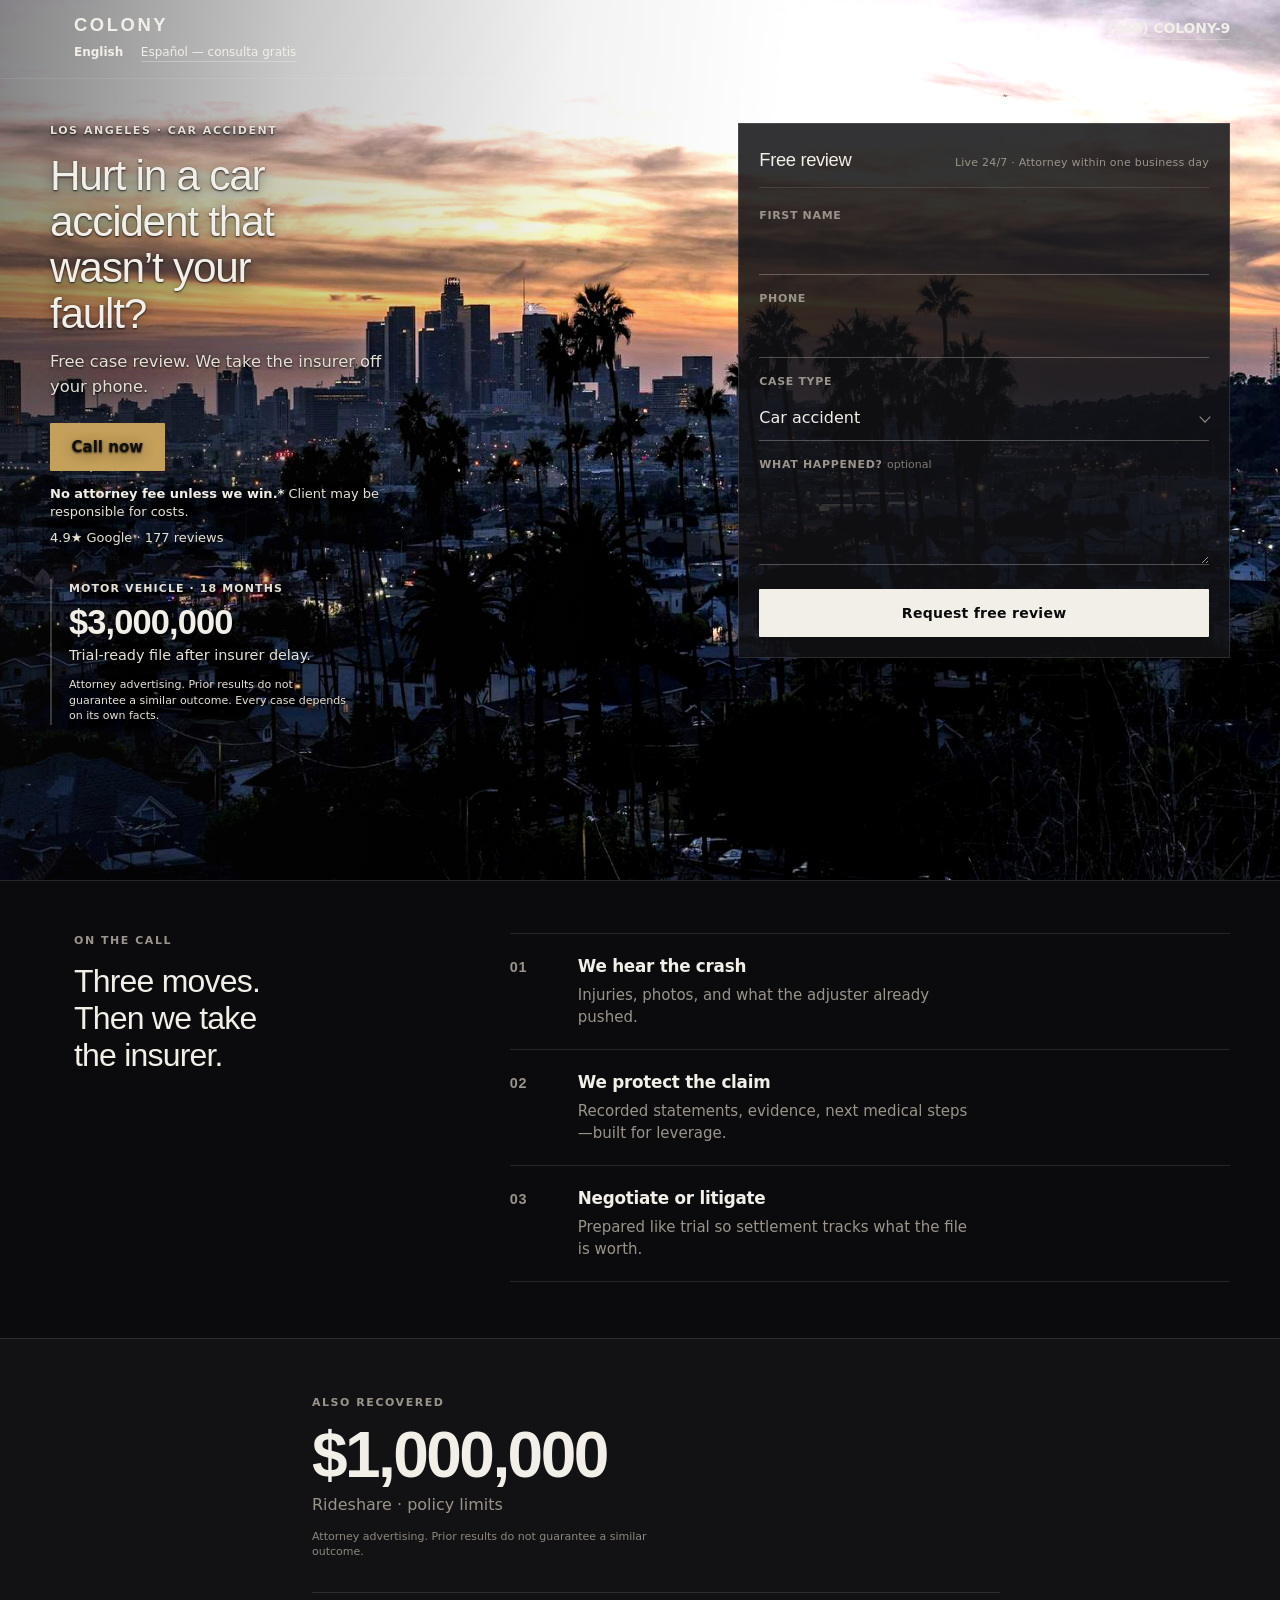
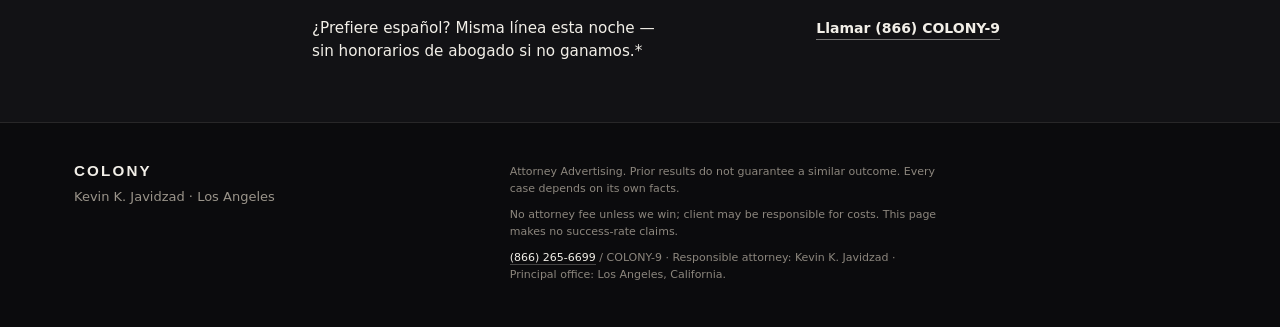
==== open.html @ 6ec9c136 "Add Colony dark-gold car accident lander as GitHub Pages site. Serve the self-contained index.html f" ====
<!DOCTYPE html>
<html lang="en">
<head>
  <meta charset="utf-8" />
  <meta name="viewport" content="width=device-width, initial-scale=1" />
  <title>Los Angeles Car Accident Lawyer | Colony Law</title>
  <meta name="description" content="Hurt in a Los Angeles car accident? Free case review. No attorney fee unless we win.* Call (866) COLONY-9 — live intake 24/7." />
  <!-- Optional webfonts when network available; system stacks keep file:// readable -->
  <link rel="preconnect" href="https://api.fontshare.com" crossorigin />
  <link href="https://api.fontshare.com/v2/css?f[]=nippo@400,500,700&f[]=switzer@400,500,600,700&display=swap" rel="stylesheet" />
  <!-- Self-contained for Firefox file:// unique origin: no required sibling CSS/images -->
  <style>
/* Colony Dark Gold — boutique hand-set
   Nippo display + Switzer UI. Gold once (Call). Full-bleed LA dusk.
   Asymmetric grid. No card stacks. No Inter. No glass. */

:root {
  --bg: #0b0b0d;
  --bg-elev: #121215;
  --ink: #f2efe8;
  --mute: #9a948a;
  --line: rgba(242, 239, 232, 0.12);
  --gold: #c4a05a; /* Call CTA only */
  --display: "Nippo", "Avenir Next Condensed", sans-serif;
  --ui: "Switzer", system-ui, sans-serif;
}

*, *::before, *::after { box-sizing: border-box; margin: 0; padding: 0; }

html { font-size: 16px; }
@media (prefers-reduced-motion: reduce) {
  html { scroll-behavior: auto; }
}

body {
  font-family: var(--ui);
  background: #0b0b0d;
  background: var(--bg);
  color: #f2efe8;
  color: var(--ink);
  -webkit-font-smoothing: antialiased;
  line-height: 1.5;
  font-weight: 400;
}

a { color: inherit; text-decoration: none; }
button, input, select, textarea { font: inherit; color: inherit; }

.skip {
  position: absolute;
  left: -9999px;
}
.skip:focus {
  left: 1rem;
  top: 1rem;
  z-index: 100;
  background: var(--ink);
  color: var(--bg);
  padding: 0.5rem 0.75rem;
}

/* —— Stage: full-bleed LA atmosphere (img data-URI; dark fallback) —— */
.stage {
  position: relative;
  isolation: isolate;
  overflow: hidden;
  min-height: min(100svh, 920px);
  background: #0b0b0d; /* cream type stays readable if photo fails */
  color: #f2efe8;
}
.stage-bg {
  position: absolute;
  inset: 0;
  z-index: 0;
  overflow: hidden;
  pointer-events: none;
  /* Dusk gradient fallback when img missing */
  background:
    linear-gradient(160deg, #1a1520 0%, #0b0b0d 42%, #12141a 72%, #0b0b0d 100%),
    radial-gradient(ellipse 80% 50% at 55% 35%, #3a2a1a 0%, transparent 55%);
}



.stage-photo {
  position: absolute;
  inset: 0;
  width: 100%;
  height: 100%;
  object-fit: cover;
  object-position: 58% 42%;
  display: block;
  z-index: 0;
  /* Open the exposure so palms/houses/skyline read as LA, not a black stage */
  filter: brightness(1.18) contrast(1.06) saturate(1.08);
}
/* Copy-side veil only — not a full black wash */
.stage-scrim {
  position: absolute;
  inset: 0;
  z-index: 1;
  background:
    linear-gradient(
      95deg,
      rgba(11, 11, 13, 0.48) 0%,
      rgba(11, 11, 13, 0.22) 24%,
      rgba(11, 11, 13, 0.06) 46%,
      transparent 64%
    );
}
.stage > .top,
.stage > main {
  position: relative;
  z-index: 1;
}

/* —— Header: uneven, brand cluster left —— */
.top {
  border-bottom: 1px solid rgba(242, 239, 232, 0.1);
  padding: 1rem 0;
}
.top-inner {
  display: flex;
  align-items: flex-start;
  justify-content: space-between;
  gap: 1.5rem;
  width: min(1180px, calc(100% - 2rem));
  margin: 0 auto;
  padding-left: clamp(0px, 2vw, 1.5rem);
}
.brand { display: flex; flex-direction: column; gap: 0.55rem; }
.logo {
  font-family: var(--display);
  font-weight: 700;
  font-size: 1.15rem;
  letter-spacing: 0.14em;
  text-transform: uppercase;
  color: var(--ink); /* not gold — restraint */
  color: #f2efe8;
  line-height: 1;
}
.lang {
  display: flex;
  flex-wrap: wrap;
  gap: 0.75rem 1.1rem;
  font-size: 0.75rem;
  color: var(--mute);
}
.lang [aria-current="page"] {
  color: var(--ink);
  font-weight: 600;
}
.lang a {
  border-bottom: 1px solid rgba(242, 239, 232, 0.35);
  font-weight: 500;
  color: var(--ink);
}
.phone {
  font-size: 0.875rem;
  font-weight: 600;
  letter-spacing: -0.01em;
  padding-top: 0.15rem;
  border-bottom: 1px solid rgba(242, 239, 232, 0.3);
  align-self: flex-start;
}

/* —— Hero asymmetric grid over photo —— */
.hero {
  display: grid;
  grid-template-columns: 1fr;
  gap: 2rem;
  width: min(1180px, calc(100% - 2rem));
  margin: 0 auto;
  padding: 1.75rem 0 2.75rem;
  padding-left: clamp(0px, 2vw, 1.5rem);
}
.hero-copy {
  /* Dark halo only — keeps cream readable without a milky wash */
  text-shadow: 0 1px 2px rgba(11, 11, 13, 0.85), 0 2px 14px rgba(11, 11, 13, 0.45);
}
.hero-copy .fee,
.hero-copy .stars,
.hero-copy .eyebrow,
.hero-copy .lede,
.hero-copy .v-label,
.hero-copy .v-note,
.hero-copy .v-disc {
  color: #e6e1d6;
}
.hero-copy .fee strong { color: #f2efe8; }

.eyebrow {
  font-size: 0.6875rem;
  font-weight: 600;
  letter-spacing: 0.14em;
  text-transform: uppercase;
  color: var(--mute);
  margin-bottom: 0.85rem;
}

.hero h1 {
  font-family: var(--display);
  font-weight: 500;
  font-size: clamp(1.85rem, 4.5vw, 2.65rem);
  line-height: 1.08;
  letter-spacing: -0.03em;
  max-width: 11ch;
  margin-bottom: 0.85rem;
  color: #f2efe8;
}

.lede {
  font-size: 1.02rem;
  color: var(--mute);
  max-width: 32ch;
  margin-bottom: 1.5rem;
  font-weight: 400;
  color: #c4bfb4;
}

.ask {
  display: flex;
  flex-direction: column;
  align-items: flex-start;
  gap: 0.85rem;
  margin-bottom: 2rem;
}

/* ONE gold */
.call {
  display: inline-flex;
  align-items: center;
  justify-content: center;
  min-height: 48px;
  padding: 0 1.35rem;
  font-size: 0.9375rem;
  font-weight: 700;
  color: #12100c;
  background: var(--gold);
  border: none;
  border-radius: 1px;
}
.call:hover { filter: brightness(1.06); }
.call:focus-visible {
  outline: none;
  box-shadow: 0 0 0 3px rgba(196, 160, 90, 0.4);
}

.ask-meta { max-width: 34ch; }
.fee {
  font-size: 0.8125rem;
  color: var(--mute);
  line-height: 1.45;
}
.fee strong { color: var(--ink); font-weight: 600; }
.stars {
  margin-top: 0.35rem;
  font-size: 0.8125rem;
  color: var(--mute);
}

/* Verdict story — not a card */
.verdict {
  display: grid;
  grid-template-columns: 3px 1fr;
  gap: 1rem;
  max-width: 28rem;
}
.verdict-rail {
  background: rgba(242, 239, 232, 0.22);
  width: 2px;
}
.verdict-body { padding: 0.1rem 0; }
.v-label {
  font-size: 0.6875rem;
  font-weight: 600;
  letter-spacing: 0.1em;
  text-transform: uppercase;
  color: var(--mute);
  margin-bottom: 0.45rem;
}
.v-amt {
  font-family: var(--display);
  font-weight: 700;
  font-size: clamp(1.75rem, 3vw, 2.15rem);
  letter-spacing: -0.025em;
  line-height: 1;
  margin-bottom: 0.4rem;
  color: #f2efe8;
}
.v-note {
  font-size: 0.9rem;
  color: var(--mute);
  margin-bottom: 0.65rem;
}
.v-disc {
  font-size: 0.6875rem;
  color: rgba(154, 148, 138, 0.85);
  line-height: 1.4;
  max-width: 40ch;
}

/* Intake panel over photo — solid, not glass */
.intake {
  background: rgba(18, 18, 21, 0.94);
  border: 1px solid var(--line);
  padding: 1.35rem 1.25rem 1.25rem;
}
.intake-head {
  display: flex;
  flex-wrap: wrap;
  align-items: baseline;
  justify-content: space-between;
  gap: 0.35rem 1rem;
  margin-bottom: 1.25rem;
  padding-bottom: 0.85rem;
  border-bottom: 1px solid var(--line);
}
.intake h2 {
  font-family: var(--display);
  font-weight: 500;
  font-size: 1.15rem;
  letter-spacing: -0.02em;
  color: #f2efe8;
}
.sla {
  font-size: 0.6875rem;
  color: var(--mute);
  letter-spacing: 0.02em;
}

.field { margin-bottom: 1rem; }
.field label {
  display: block;
  font-size: 0.6875rem;
  font-weight: 600;
  letter-spacing: 0.06em;
  text-transform: uppercase;
  color: var(--mute);
  margin-bottom: 0.4rem;
}
.field .opt {
  text-transform: none;
  letter-spacing: 0;
  font-weight: 400;
  opacity: 0.8;
}

/* Specified fields — underline system, not browser boxes */
.field input,
.field select,
.field textarea {
  display: block;
  width: 100%;
  min-height: 44px;
  padding: 0.55rem 0;
  background: transparent;
  border: none;
  border-bottom: 1px solid rgba(242, 239, 232, 0.28);
  border-radius: 0;
  appearance: none;
  -webkit-appearance: none;
  color: var(--ink);
  font-size: 1rem;
}
.field textarea {
  min-height: 4.5rem;
  resize: vertical;
  line-height: 1.4;
}
.field input:focus,
.field select:focus,
.field textarea:focus {
  outline: none;
  border-bottom-color: var(--ink);
  box-shadow: 0 1px 0 0 var(--ink);
}
.select-wrap { position: relative; }
.select-wrap::after {
  content: "";
  position: absolute;
  right: 0;
  top: 50%;
  width: 8px;
  height: 8px;
  margin-top: -6px;
  border-right: 1.5px solid var(--mute);
  border-bottom: 1.5px solid var(--mute);
  transform: rotate(45deg);
  pointer-events: none;
}
.field select { padding-right: 1.5rem; cursor: pointer; }
.field select option { color: #111; background: #fff; }

.submit {
  width: 100%;
  min-height: 48px;
  margin-top: 0.5rem;
  font-size: 0.875rem;
  font-weight: 700;
  letter-spacing: 0.02em;
  color: var(--bg);
  background: var(--ink);
  border: none;
  border-radius: 1px;
  cursor: pointer;
}
.submit:hover { filter: brightness(0.94); }
.submit:focus-visible {
  outline: none;
  box-shadow: 0 0 0 3px rgba(242, 239, 232, 0.25);
}

/* —— Process ledger —— */
.process {
  border-top: 1px solid var(--line);
  padding: 3.25rem 0 3.5rem;
  background: var(--bg);
}
.process-inner {
  width: min(1180px, calc(100% - 2rem));
  margin: 0 auto;
  padding-left: clamp(0px, 2vw, 1.5rem);
  display: grid;
  gap: 2rem;
}
.process-intro h2 {
  font-family: var(--display);
  font-weight: 500;
  font-size: clamp(1.5rem, 3vw, 2rem);
  line-height: 1.15;
  letter-spacing: -0.025em;
  max-width: 12ch;
  margin-top: 0.5rem;
  color: #f2efe8;
}

.ledger {
  list-style: none;
  border-top: 1px solid var(--line);
}
.ledger li {
  display: grid;
  grid-template-columns: 3.25rem 1fr;
  gap: 1rem;
  padding: 1.25rem 0;
  border-bottom: 1px solid var(--line);
  align-items: start;
}
.ledger .num {
  font-family: var(--display);
  font-weight: 700;
  font-size: 0.9rem;
  letter-spacing: 0.04em;
  color: var(--mute);
  padding-top: 0.2rem;
}
.ledger h3 {
  font-size: 1.05rem;
  font-weight: 600;
  letter-spacing: -0.015em;
  margin-bottom: 0.3rem;
  color: #f2efe8;
}
.ledger p {
  font-size: 0.9375rem;
  color: var(--mute);
  max-width: 42ch;
}

/* —— Typographic proof band —— */
.band {
  background: var(--bg-elev);
  border-top: 1px solid var(--line);
  padding: 3.5rem 0 3.75rem;
}
.band-inner {
  width: min(720px, calc(100% - 2rem));
  margin: 0 auto;
  padding-left: clamp(0px, 4vw, 2rem);
}
.band-amt {
  font-family: var(--display);
  font-weight: 700;
  font-size: clamp(2.5rem, 8vw, 4rem);
  letter-spacing: -0.04em;
  line-height: 0.95;
  margin: 0.5rem 0 0.45rem;
  color: #f2efe8;
}
.band-meta {
  font-size: 1rem;
  color: var(--mute);
  margin-bottom: 0.75rem;
}
.band-disc {
  font-size: 0.6875rem;
  color: rgba(154, 148, 138, 0.9);
  max-width: 48ch;
  margin-bottom: 2rem;
  line-height: 1.4;
}

.es {
  padding-top: 1.5rem;
  border-top: 1px solid var(--line);
  display: flex;
  flex-direction: column;
  gap: 0.75rem;
  align-items: flex-start;
}
.es p {
  font-size: 0.95rem;
  max-width: 36ch;
  color: var(--ink);
}
.es a {
  font-weight: 600;
  font-size: 0.875rem;
  border-bottom: 1.5px solid rgba(242, 239, 232, 0.45);
}

/* —— Footer —— */
.foot {
  border-top: 1px solid var(--line);
  padding: 2.5rem 0 5.75rem;
  background: var(--bg);
}
.foot-inner {
  width: min(1180px, calc(100% - 2rem));
  margin: 0 auto;
  padding-left: clamp(0px, 2vw, 1.5rem);
  display: grid;
  gap: 1.75rem;
}
.foot-logo {
  margin-bottom: 0.5rem;
  font-size: 0.95rem;
}
.foot-brand p:last-child {
  font-size: 0.8125rem;
  color: var(--mute);
}
.foot-legal {
  font-size: 0.6875rem;
  color: rgba(154, 148, 138, 0.9);
  line-height: 1.55;
  max-width: 62ch;
}
.foot-legal p + p { margin-top: 0.55rem; }
.foot-legal a {
  border-bottom: 1px solid rgba(242, 239, 232, 0.25);
  color: var(--ink);
}

/* Sticky */
.sticky {
  display: flex;
  position: fixed;
  left: 0;
  right: 0;
  bottom: 0;
  z-index: 50;
  gap: 0.4rem;
  padding: 0.5rem 0.65rem;
  background: rgba(11, 11, 13, 0.96);
  border-top: 1px solid var(--line);
}
.sticky a {
  flex: 1;
  display: flex;
  align-items: center;
  justify-content: center;
  min-height: 44px;
  font-size: 0.875rem;
  font-weight: 700;
  border-radius: 1px;
}
.sticky .call-s {
  background: var(--gold);
  color: #12100c;
}
.sticky .rev-s {
  border: 1px solid rgba(242, 239, 232, 0.28);
  color: var(--ink);
}

/* Desktop composition */
@media (min-width: 960px) {
  .stage {
    min-height: min(100svh, 880px);
  }
  .stage-photo {
    object-position: 55% 38%;
    filter: brightness(1.16) contrast(1.05) saturate(1.06);
  }
  .stage-scrim {
    /* Left copy band only — right/center stay open to palms + DTLA */
    background:
      linear-gradient(
        96deg,
        rgba(11, 11, 13, 0.5) 0%,
        rgba(11, 11, 13, 0.22) 22%,
        rgba(11, 11, 13, 0.05) 42%,
        transparent 58%
      );
  }
  .intake {
    background: rgba(18, 18, 21, 0.86);
  }

  .hero {
    grid-template-columns: minmax(0, 1.1fr) minmax(18rem, 0.85fr);
    gap: 2.5rem 3.25rem;
    padding: 2.75rem 0 3.75rem;
    align-items: start;
  }

  .intake {
    backdrop-filter: none;
  }

  .process-inner {
    grid-template-columns: minmax(12rem, 0.7fr) minmax(0, 1.3fr);
    gap: 3rem;
    align-items: start;
  }

  .foot-inner {
    grid-template-columns: 0.7fr 1.3fr;
    gap: 3rem;
    align-items: start;
  }

  .sticky { display: none; }
  .foot { padding-bottom: 2.75rem; }

  .es {
    flex-direction: row;
    align-items: baseline;
    justify-content: space-between;
    gap: 1.5rem;
  }
}

@media (max-width: 959px) {
  .hero h1 { max-width: none; }
  .call { width: 100%; }
  .stage { min-height: auto; }
  .stage-photo {
    object-position: 50% 28%;
    filter: brightness(1.22) contrast(1.06) saturate(1.1);
  }
  .stage-scrim {
    /* Mobile: soft top band for copy only — mid frame shows city */
    background:
      linear-gradient(
        180deg,
        rgba(11, 11, 13, 0.42) 0%,
        rgba(11, 11, 13, 0.18) 22%,
        rgba(11, 11, 13, 0.04) 40%,
        transparent 55%
      );
  }
  .hero-copy {
    text-shadow: 0 1px 3px rgba(11, 11, 13, 0.9), 0 3px 16px rgba(11, 11, 13, 0.5);
  }
  .intake {
    background: rgba(18, 18, 21, 0.9);
  }
}

.visually-hidden {
  position: absolute;
  width: 1px;
  height: 1px;
  padding: 0;
  margin: -1px;
  overflow: hidden;
  clip: rect(0, 0, 0, 0);
  white-space: nowrap;
  border: 0;
}

  </style>
</head>
<body>
  <a class="skip" href="#main">Skip to content</a>

  <div class="stage">
    <div class="stage-bg" aria-hidden="true">
      <img
        class="stage-photo"
        src="[data-uri]"
        alt=""
        width="1600"
        height="1018"
        decoding="sync"
        fetchpriority="high"
      />
      <div class="stage-scrim"></div>
    </div>
    <div class="visually-hidden" role="img" aria-label="Los Angeles at dusk: palm trees over a hillside neighborhood looking toward downtown"></div>

    <header class="top">
      <div class="top-inner">
        <div class="brand">
          <span class="logo">Colony</span>
          <nav class="lang" aria-label="Language">
            <span aria-current="page">English</span>
            <a href="#es" lang="es">Español — consulta gratis</a>
          </nav>
        </div>
        <a class="phone" href="tel:+18662656699">(866) COLONY-9</a>
      </div>
    </header>

    <main id="main">
      <section class="hero" aria-label="Los Angeles car accident intake">
        <div class="hero-copy">
          <p class="eyebrow">Los Angeles · Car accident</p>
          <h1>Hurt in a car accident that wasn’t your fault?</h1>
          <p class="lede">Free case review. We take the insurer off your phone.</p>

          <div class="ask">
            <a class="call" href="tel:+18662656699">Call now</a>
            <div class="ask-meta">
              <p class="fee"><strong>No attorney fee unless we win.*</strong> Client may be responsible for costs.</p>
              <p class="stars">4.9★ Google · 177 reviews</p>
            </div>
          </div>

          <article class="verdict" aria-label="Labeled case result">
            <div class="verdict-rail" aria-hidden="true"></div>
            <div class="verdict-body">
              <p class="v-label">Motor vehicle · 18 months</p>
              <p class="v-amt">$3,000,000</p>
              <p class="v-note">Trial-ready file after insurer delay.</p>
              <p class="v-disc">Attorney advertising. Prior results do not guarantee a similar outcome. Every case depends on its own facts.</p>
            </div>
          </article>
        </div>

        <form class="intake" id="review" action="#" method="post">
          <header class="intake-head">
            <h2>Free review</h2>
            <p class="sla">Live 24/7 · Attorney within one business day</p>
          </header>

          <div class="field">
            <label for="first_name">First name</label>
            <input id="first_name" name="first_name" type="text" autocomplete="given-name" required />
          </div>
          <div class="field">
            <label for="phone">Phone</label>
            <input id="phone" name="phone" type="tel" autocomplete="tel" inputmode="tel" required />
          </div>
          <div class="field">
            <label for="case_type">Case type</label>
            <div class="select-wrap">
              <select id="case_type" name="case_type" required>
                <option value="car_accident" selected>Car accident</option>
                <option value="rideshare">Rideshare</option>
                <option value="truck">Truck</option>
                <option value="pedestrian">Pedestrian</option>
                <option value="other">Other</option>
              </select>
            </div>
          </div>
          <div class="field">
            <label for="what_happened">What happened? <span class="opt">optional</span></label>
            <textarea id="what_happened" name="what_happened" rows="3"></textarea>
          </div>

          <button class="submit" type="submit">Request free review</button>
        </form>
      </section>
    </main>
  </div>

  <section class="process" aria-labelledby="process-h">
    <div class="process-inner">
      <div class="process-intro">
        <p class="eyebrow">On the call</p>
        <h2 id="process-h">Three moves.<br />Then we take the insurer.</h2>
      </div>
      <ol class="ledger">
        <li>
          <span class="num">01</span>
          <div>
            <h3>We hear the crash</h3>
            <p>Injuries, photos, and what the adjuster already pushed.</p>
          </div>
        </li>
        <li>
          <span class="num">02</span>
          <div>
            <h3>We protect the claim</h3>
            <p>Recorded statements, evidence, next medical steps—built for leverage.</p>
          </div>
        </li>
        <li>
          <span class="num">03</span>
          <div>
            <h3>Negotiate or litigate</h3>
            <p>Prepared like trial so settlement tracks what the file is worth.</p>
          </div>
        </li>
      </ol>
    </div>
  </section>

  <section class="band" aria-labelledby="band-h">
    <div class="band-inner">
      <p class="eyebrow">Also recovered</p>
      <p id="band-h" class="band-amt">$1,000,000</p>
      <p class="band-meta">Rideshare · policy limits</p>
      <p class="band-disc">Attorney advertising. Prior results do not guarantee a similar outcome.</p>

      <div class="es" id="es" lang="es">
        <p>¿Prefiere español? Misma línea esta noche — sin honorarios de abogado si no ganamos.*</p>
        <a href="tel:+18662656699">Llamar (866) COLONY-9</a>
      </div>
    </div>
  </section>

  <footer class="foot">
    <div class="foot-inner">
      <div class="foot-brand">
        <p class="logo foot-logo">Colony</p>
        <p>Kevin K. Javidzad · Los Angeles</p>
      </div>
      <div class="foot-legal">
        <p>Attorney Advertising. Prior results do not guarantee a similar outcome. Every case depends on its own facts.</p>
        <p>No attorney fee unless we win; client may be responsible for costs. This page makes no success-rate claims.</p>
        <p>
          <a href="tel:+18662656699">(866) 265-6699</a> / COLONY-9
          · Responsible attorney: Kevin K. Javidzad
          · Principal office: Los Angeles, California.
        </p>
      </div>
    </div>
  </footer>

  <nav class="sticky" aria-label="Mobile call to action">
    <a class="call-s" href="tel:+18662656699">Call</a>
    <a class="rev-s" href="#review">Free review</a>
  </nav>
</body>
</html>
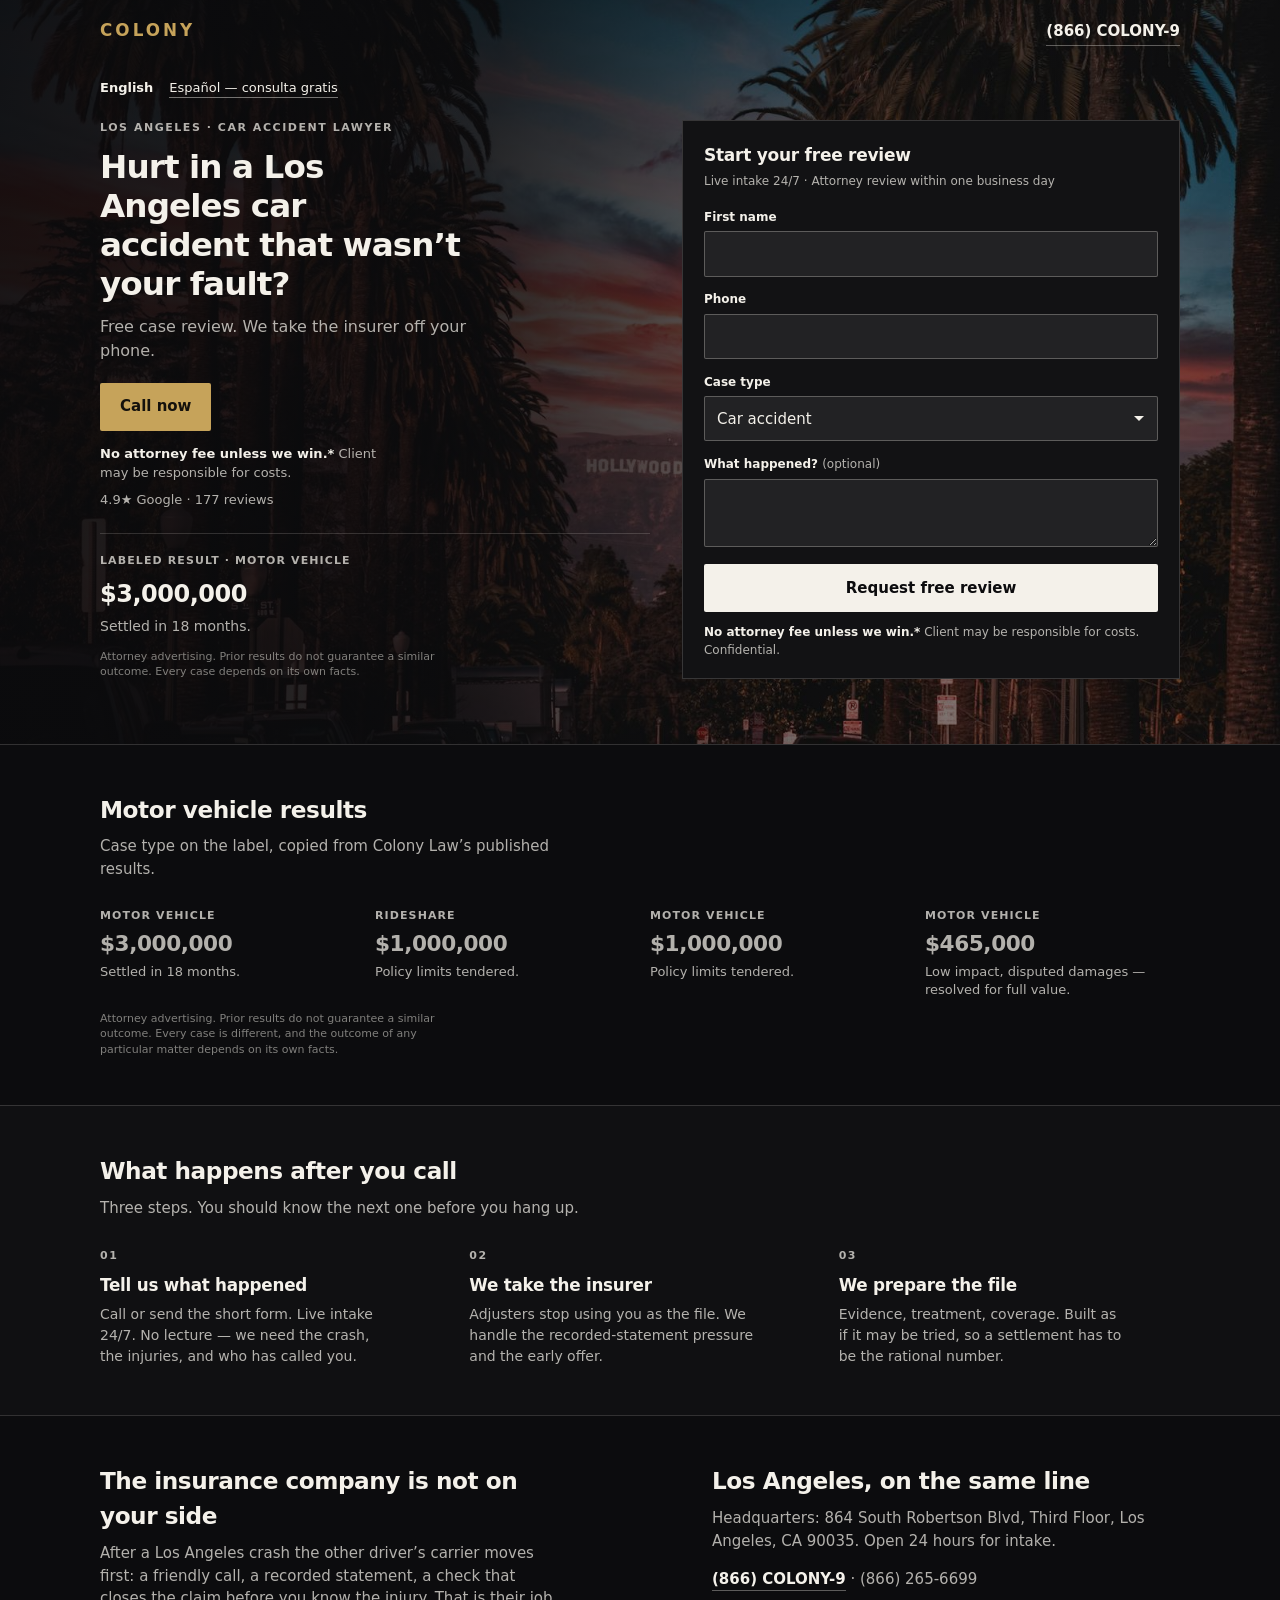
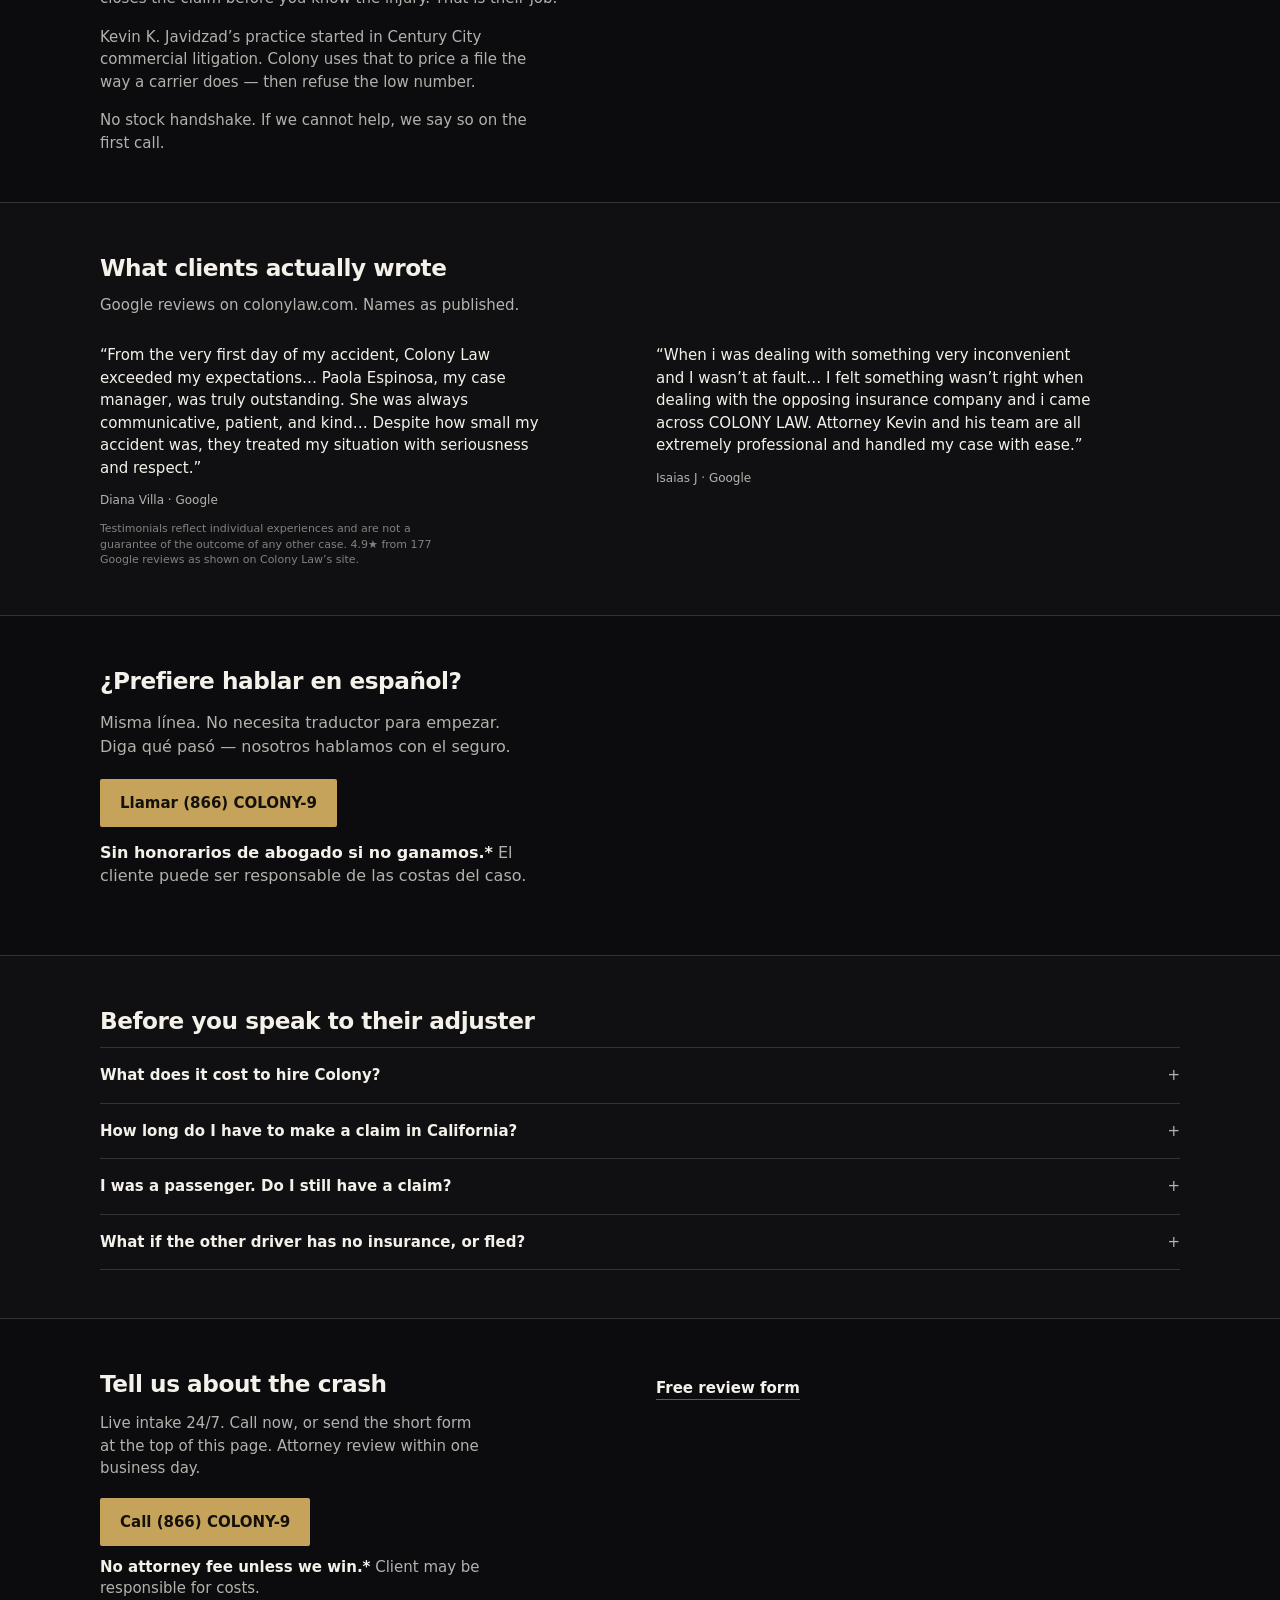
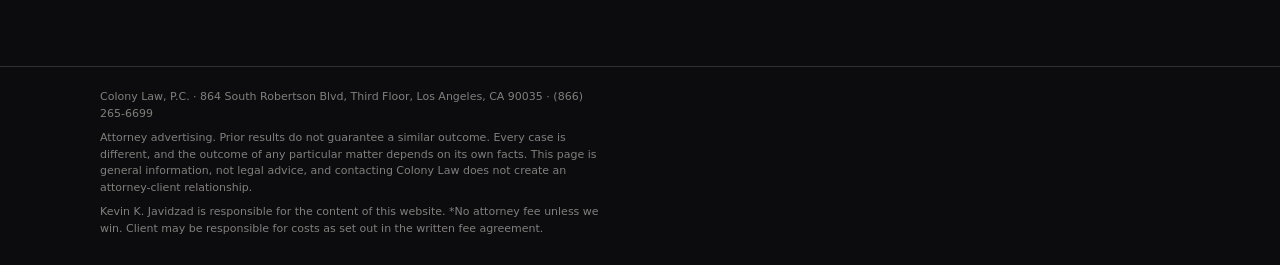
==== commit d8ac60d8: "Turn the gold lander into a full-scroll Ads destination. Keep the night LA photo and gold/Call craft" ====
--- a/open.html
+++ b/open.html
@@ -5,846 +5,240 @@
   <meta name="viewport" content="width=device-width, initial-scale=1" />
   <title>Los Angeles Car Accident Lawyer | Colony Law</title>
   <meta name="description" content="Hurt in a Los Angeles car accident? Free case review. No attorney fee unless we win.* Call (866) COLONY-9 — live intake 24/7." />
-  <!-- Optional webfonts when network available; system stacks keep file:// readable -->
   <link rel="preconnect" href="https://api.fontshare.com" crossorigin />
-  <link href="https://api.fontshare.com/v2/css?f[]=nippo@400,500,700&f[]=switzer@400,500,600,700&display=swap" rel="stylesheet" />
-  <!-- Self-contained for Firefox file:// unique origin: no required sibling CSS/images -->
-  <style>
-/* Colony Dark Gold — boutique hand-set
-   Nippo display + Switzer UI. Gold once (Call). Full-bleed LA dusk.
-   Asymmetric grid. No card stacks. No Inter. No glass. */
-
-:root {
-  --bg: #0b0b0d;
-  --bg-elev: #121215;
-  --ink: #f2efe8;
-  --mute: #9a948a;
-  --line: rgba(242, 239, 232, 0.12);
-  --gold: #c4a05a; /* Call CTA only */
-  --display: "Nippo", "Avenir Next Condensed", sans-serif;
-  --ui: "Switzer", system-ui, sans-serif;
-}
-
-*, *::before, *::after { box-sizing: border-box; margin: 0; padding: 0; }
-
-html { font-size: 16px; }
-@media (prefers-reduced-motion: reduce) {
-  html { scroll-behavior: auto; }
-}
-
-body {
-  font-family: var(--ui);
-  background: #0b0b0d;
-  background: var(--bg);
-  color: #f2efe8;
-  color: var(--ink);
-  -webkit-font-smoothing: antialiased;
-  line-height: 1.5;
-  font-weight: 400;
-}
-
-a { color: inherit; text-decoration: none; }
-button, input, select, textarea { font: inherit; color: inherit; }
-
-.skip {
-  position: absolute;
-  left: -9999px;
-}
-.skip:focus {
-  left: 1rem;
-  top: 1rem;
-  z-index: 100;
-  background: var(--ink);
-  color: var(--bg);
-  padding: 0.5rem 0.75rem;
-}
-
-/* —— Stage: full-bleed LA atmosphere (img data-URI; dark fallback) —— */
-.stage {
-  position: relative;
-  isolation: isolate;
-  overflow: hidden;
-  min-height: min(100svh, 920px);
-  background: #0b0b0d; /* cream type stays readable if photo fails */
-  color: #f2efe8;
-}
-.stage-bg {
-  position: absolute;
-  inset: 0;
-  z-index: 0;
-  overflow: hidden;
-  pointer-events: none;
-  /* Dusk gradient fallback when img missing */
-  background:
-    linear-gradient(160deg, #1a1520 0%, #0b0b0d 42%, #12141a 72%, #0b0b0d 100%),
-    radial-gradient(ellipse 80% 50% at 55% 35%, #3a2a1a 0%, transparent 55%);
-}
-
-
-
-.stage-photo {
-  position: absolute;
-  inset: 0;
-  width: 100%;
-  height: 100%;
-  object-fit: cover;
-  object-position: 58% 42%;
-  display: block;
-  z-index: 0;
-  /* Open the exposure so palms/houses/skyline read as LA, not a black stage */
-  filter: brightness(1.18) contrast(1.06) saturate(1.08);
-}
-/* Copy-side veil only — not a full black wash */
-.stage-scrim {
-  position: absolute;
-  inset: 0;
-  z-index: 1;
-  background:
-    linear-gradient(
-      95deg,
-      rgba(11, 11, 13, 0.48) 0%,
-      rgba(11, 11, 13, 0.22) 24%,
-      rgba(11, 11, 13, 0.06) 46%,
-      transparent 64%
-    );
-}
-.stage > .top,
-.stage > main {
-  position: relative;
-  z-index: 1;
-}
-
-/* —— Header: uneven, brand cluster left —— */
-.top {
-  border-bottom: 1px solid rgba(242, 239, 232, 0.1);
-  padding: 1rem 0;
-}
-.top-inner {
-  display: flex;
-  align-items: flex-start;
-  justify-content: space-between;
-  gap: 1.5rem;
-  width: min(1180px, calc(100% - 2rem));
-  margin: 0 auto;
-  padding-left: clamp(0px, 2vw, 1.5rem);
-}
-.brand { display: flex; flex-direction: column; gap: 0.55rem; }
-.logo {
-  font-family: var(--display);
-  font-weight: 700;
-  font-size: 1.15rem;
-  letter-spacing: 0.14em;
-  text-transform: uppercase;
-  color: var(--ink); /* not gold — restraint */
-  color: #f2efe8;
-  line-height: 1;
-}
-.lang {
-  display: flex;
-  flex-wrap: wrap;
-  gap: 0.75rem 1.1rem;
-  font-size: 0.75rem;
-  color: var(--mute);
-}
-.lang [aria-current="page"] {
-  color: var(--ink);
-  font-weight: 600;
-}
-.lang a {
-  border-bottom: 1px solid rgba(242, 239, 232, 0.35);
-  font-weight: 500;
-  color: var(--ink);
-}
-.phone {
-  font-size: 0.875rem;
-  font-weight: 600;
-  letter-spacing: -0.01em;
-  padding-top: 0.15rem;
-  border-bottom: 1px solid rgba(242, 239, 232, 0.3);
-  align-self: flex-start;
-}
-
-/* —— Hero asymmetric grid over photo —— */
-.hero {
-  display: grid;
-  grid-template-columns: 1fr;
-  gap: 2rem;
-  width: min(1180px, calc(100% - 2rem));
-  margin: 0 auto;
-  padding: 1.75rem 0 2.75rem;
-  padding-left: clamp(0px, 2vw, 1.5rem);
-}
-.hero-copy {
-  /* Dark halo only — keeps cream readable without a milky wash */
-  text-shadow: 0 1px 2px rgba(11, 11, 13, 0.85), 0 2px 14px rgba(11, 11, 13, 0.45);
-}
-.hero-copy .fee,
-.hero-copy .stars,
-.hero-copy .eyebrow,
-.hero-copy .lede,
-.hero-copy .v-label,
-.hero-copy .v-note,
-.hero-copy .v-disc {
-  color: #e6e1d6;
-}
-.hero-copy .fee strong { color: #f2efe8; }
-
-.eyebrow {
-  font-size: 0.6875rem;
-  font-weight: 600;
-  letter-spacing: 0.14em;
-  text-transform: uppercase;
-  color: var(--mute);
-  margin-bottom: 0.85rem;
-}
-
-.hero h1 {
-  font-family: var(--display);
-  font-weight: 500;
-  font-size: clamp(1.85rem, 4.5vw, 2.65rem);
-  line-height: 1.08;
-  letter-spacing: -0.03em;
-  max-width: 11ch;
-  margin-bottom: 0.85rem;
-  color: #f2efe8;
-}
-
-.lede {
-  font-size: 1.02rem;
-  color: var(--mute);
-  max-width: 32ch;
-  margin-bottom: 1.5rem;
-  font-weight: 400;
-  color: #c4bfb4;
-}
-
-.ask {
-  display: flex;
-  flex-direction: column;
-  align-items: flex-start;
-  gap: 0.85rem;
-  margin-bottom: 2rem;
-}
-
-/* ONE gold */
-.call {
-  display: inline-flex;
-  align-items: center;
-  justify-content: center;
-  min-height: 48px;
-  padding: 0 1.35rem;
-  font-size: 0.9375rem;
-  font-weight: 700;
-  color: #12100c;
-  background: var(--gold);
-  border: none;
-  border-radius: 1px;
-}
-.call:hover { filter: brightness(1.06); }
-.call:focus-visible {
-  outline: none;
-  box-shadow: 0 0 0 3px rgba(196, 160, 90, 0.4);
-}
-
-.ask-meta { max-width: 34ch; }
-.fee {
-  font-size: 0.8125rem;
-  color: var(--mute);
-  line-height: 1.45;
-}
-.fee strong { color: var(--ink); font-weight: 600; }
-.stars {
-  margin-top: 0.35rem;
-  font-size: 0.8125rem;
-  color: var(--mute);
-}
-
-/* Verdict story — not a card */
-.verdict {
-  display: grid;
-  grid-template-columns: 3px 1fr;
-  gap: 1rem;
-  max-width: 28rem;
-}
-.verdict-rail {
-  background: rgba(242, 239, 232, 0.22);
-  width: 2px;
-}
-.verdict-body { padding: 0.1rem 0; }
-.v-label {
-  font-size: 0.6875rem;
-  font-weight: 600;
-  letter-spacing: 0.1em;
-  text-transform: uppercase;
-  color: var(--mute);
-  margin-bottom: 0.45rem;
-}
-.v-amt {
-  font-family: var(--display);
-  font-weight: 700;
-  font-size: clamp(1.75rem, 3vw, 2.15rem);
-  letter-spacing: -0.025em;
-  line-height: 1;
-  margin-bottom: 0.4rem;
-  color: #f2efe8;
-}
-.v-note {
-  font-size: 0.9rem;
-  color: var(--mute);
-  margin-bottom: 0.65rem;
-}
-.v-disc {
-  font-size: 0.6875rem;
-  color: rgba(154, 148, 138, 0.85);
-  line-height: 1.4;
-  max-width: 40ch;
-}
-
-/* Intake panel over photo — solid, not glass */
-.intake {
-  background: rgba(18, 18, 21, 0.94);
-  border: 1px solid var(--line);
-  padding: 1.35rem 1.25rem 1.25rem;
-}
-.intake-head {
-  display: flex;
-  flex-wrap: wrap;
-  align-items: baseline;
-  justify-content: space-between;
-  gap: 0.35rem 1rem;
-  margin-bottom: 1.25rem;
-  padding-bottom: 0.85rem;
-  border-bottom: 1px solid var(--line);
-}
-.intake h2 {
-  font-family: var(--display);
-  font-weight: 500;
-  font-size: 1.15rem;
-  letter-spacing: -0.02em;
-  color: #f2efe8;
-}
-.sla {
-  font-size: 0.6875rem;
-  color: var(--mute);
-  letter-spacing: 0.02em;
-}
-
-.field { margin-bottom: 1rem; }
-.field label {
-  display: block;
-  font-size: 0.6875rem;
-  font-weight: 600;
-  letter-spacing: 0.06em;
-  text-transform: uppercase;
-  color: var(--mute);
-  margin-bottom: 0.4rem;
-}
-.field .opt {
-  text-transform: none;
-  letter-spacing: 0;
-  font-weight: 400;
-  opacity: 0.8;
-}
-
-/* Specified fields — underline system, not browser boxes */
-.field input,
-.field select,
-.field textarea {
-  display: block;
-  width: 100%;
-  min-height: 44px;
-  padding: 0.55rem 0;
-  background: transparent;
-  border: none;
-  border-bottom: 1px solid rgba(242, 239, 232, 0.28);
-  border-radius: 0;
-  appearance: none;
-  -webkit-appearance: none;
-  color: var(--ink);
-  font-size: 1rem;
-}
-.field textarea {
-  min-height: 4.5rem;
-  resize: vertical;
-  line-height: 1.4;
-}
-.field input:focus,
-.field select:focus,
-.field textarea:focus {
-  outline: none;
-  border-bottom-color: var(--ink);
-  box-shadow: 0 1px 0 0 var(--ink);
-}
-.select-wrap { position: relative; }
-.select-wrap::after {
-  content: "";
-  position: absolute;
-  right: 0;
-  top: 50%;
-  width: 8px;
-  height: 8px;
-  margin-top: -6px;
-  border-right: 1.5px solid var(--mute);
-  border-bottom: 1.5px solid var(--mute);
-  transform: rotate(45deg);
-  pointer-events: none;
-}
-.field select { padding-right: 1.5rem; cursor: pointer; }
-.field select option { color: #111; background: #fff; }
-
-.submit {
-  width: 100%;
-  min-height: 48px;
-  margin-top: 0.5rem;
-  font-size: 0.875rem;
-  font-weight: 700;
-  letter-spacing: 0.02em;
-  color: var(--bg);
-  background: var(--ink);
-  border: none;
-  border-radius: 1px;
-  cursor: pointer;
-}
-.submit:hover { filter: brightness(0.94); }
-.submit:focus-visible {
-  outline: none;
-  box-shadow: 0 0 0 3px rgba(242, 239, 232, 0.25);
-}
-
-/* —— Process ledger —— */
-.process {
-  border-top: 1px solid var(--line);
-  padding: 3.25rem 0 3.5rem;
-  background: var(--bg);
-}
-.process-inner {
-  width: min(1180px, calc(100% - 2rem));
-  margin: 0 auto;
-  padding-left: clamp(0px, 2vw, 1.5rem);
-  display: grid;
-  gap: 2rem;
-}
-.process-intro h2 {
-  font-family: var(--display);
-  font-weight: 500;
-  font-size: clamp(1.5rem, 3vw, 2rem);
-  line-height: 1.15;
-  letter-spacing: -0.025em;
-  max-width: 12ch;
-  margin-top: 0.5rem;
-  color: #f2efe8;
-}
-
-.ledger {
-  list-style: none;
-  border-top: 1px solid var(--line);
-}
-.ledger li {
-  display: grid;
-  grid-template-columns: 3.25rem 1fr;
-  gap: 1rem;
-  padding: 1.25rem 0;
-  border-bottom: 1px solid var(--line);
-  align-items: start;
-}
-.ledger .num {
-  font-family: var(--display);
-  font-weight: 700;
-  font-size: 0.9rem;
-  letter-spacing: 0.04em;
-  color: var(--mute);
-  padding-top: 0.2rem;
-}
-.ledger h3 {
-  font-size: 1.05rem;
-  font-weight: 600;
-  letter-spacing: -0.015em;
-  margin-bottom: 0.3rem;
-  color: #f2efe8;
-}
-.ledger p {
-  font-size: 0.9375rem;
-  color: var(--mute);
-  max-width: 42ch;
-}
-
-/* —— Typographic proof band —— */
-.band {
-  background: var(--bg-elev);
-  border-top: 1px solid var(--line);
-  padding: 3.5rem 0 3.75rem;
-}
-.band-inner {
-  width: min(720px, calc(100% - 2rem));
-  margin: 0 auto;
-  padding-left: clamp(0px, 4vw, 2rem);
-}
-.band-amt {
-  font-family: var(--display);
-  font-weight: 700;
-  font-size: clamp(2.5rem, 8vw, 4rem);
-  letter-spacing: -0.04em;
-  line-height: 0.95;
-  margin: 0.5rem 0 0.45rem;
-  color: #f2efe8;
-}
-.band-meta {
-  font-size: 1rem;
-  color: var(--mute);
-  margin-bottom: 0.75rem;
-}
-.band-disc {
-  font-size: 0.6875rem;
-  color: rgba(154, 148, 138, 0.9);
-  max-width: 48ch;
-  margin-bottom: 2rem;
-  line-height: 1.4;
-}
-
-.es {
-  padding-top: 1.5rem;
-  border-top: 1px solid var(--line);
-  display: flex;
-  flex-direction: column;
-  gap: 0.75rem;
-  align-items: flex-start;
-}
-.es p {
-  font-size: 0.95rem;
-  max-width: 36ch;
-  color: var(--ink);
-}
-.es a {
-  font-weight: 600;
-  font-size: 0.875rem;
-  border-bottom: 1.5px solid rgba(242, 239, 232, 0.45);
-}
-
-/* —— Footer —— */
-.foot {
-  border-top: 1px solid var(--line);
-  padding: 2.5rem 0 5.75rem;
-  background: var(--bg);
-}
-.foot-inner {
-  width: min(1180px, calc(100% - 2rem));
-  margin: 0 auto;
-  padding-left: clamp(0px, 2vw, 1.5rem);
-  display: grid;
-  gap: 1.75rem;
-}
-.foot-logo {
-  margin-bottom: 0.5rem;
-  font-size: 0.95rem;
-}
-.foot-brand p:last-child {
-  font-size: 0.8125rem;
-  color: var(--mute);
-}
-.foot-legal {
-  font-size: 0.6875rem;
-  color: rgba(154, 148, 138, 0.9);
-  line-height: 1.55;
-  max-width: 62ch;
-}
-.foot-legal p + p { margin-top: 0.55rem; }
-.foot-legal a {
-  border-bottom: 1px solid rgba(242, 239, 232, 0.25);
-  color: var(--ink);
-}
-
-/* Sticky */
-.sticky {
-  display: flex;
-  position: fixed;
-  left: 0;
-  right: 0;
-  bottom: 0;
-  z-index: 50;
-  gap: 0.4rem;
-  padding: 0.5rem 0.65rem;
-  background: rgba(11, 11, 13, 0.96);
-  border-top: 1px solid var(--line);
-}
-.sticky a {
-  flex: 1;
-  display: flex;
-  align-items: center;
-  justify-content: center;
-  min-height: 44px;
-  font-size: 0.875rem;
-  font-weight: 700;
-  border-radius: 1px;
-}
-.sticky .call-s {
-  background: var(--gold);
-  color: #12100c;
-}
-.sticky .rev-s {
-  border: 1px solid rgba(242, 239, 232, 0.28);
-  color: var(--ink);
-}
-
-/* Desktop composition */
-@media (min-width: 960px) {
-  .stage {
-    min-height: min(100svh, 880px);
-  }
-  .stage-photo {
-    object-position: 55% 38%;
-    filter: brightness(1.16) contrast(1.05) saturate(1.06);
-  }
-  .stage-scrim {
-    /* Left copy band only — right/center stay open to palms + DTLA */
-    background:
-      linear-gradient(
-        96deg,
-        rgba(11, 11, 13, 0.5) 0%,
-        rgba(11, 11, 13, 0.22) 22%,
-        rgba(11, 11, 13, 0.05) 42%,
-        transparent 58%
-      );
-  }
-  .intake {
-    background: rgba(18, 18, 21, 0.86);
-  }
-
-  .hero {
-    grid-template-columns: minmax(0, 1.1fr) minmax(18rem, 0.85fr);
-    gap: 2.5rem 3.25rem;
-    padding: 2.75rem 0 3.75rem;
-    align-items: start;
-  }
-
-  .intake {
-    backdrop-filter: none;
-  }
-
-  .process-inner {
-    grid-template-columns: minmax(12rem, 0.7fr) minmax(0, 1.3fr);
-    gap: 3rem;
-    align-items: start;
-  }
-
-  .foot-inner {
-    grid-template-columns: 0.7fr 1.3fr;
-    gap: 3rem;
-    align-items: start;
-  }
-
-  .sticky { display: none; }
-  .foot { padding-bottom: 2.75rem; }
-
-  .es {
-    flex-direction: row;
-    align-items: baseline;
-    justify-content: space-between;
-    gap: 1.5rem;
-  }
-}
-
-@media (max-width: 959px) {
-  .hero h1 { max-width: none; }
-  .call { width: 100%; }
-  .stage { min-height: auto; }
-  .stage-photo {
-    object-position: 50% 28%;
-    filter: brightness(1.22) contrast(1.06) saturate(1.1);
-  }
-  .stage-scrim {
-    /* Mobile: soft top band for copy only — mid frame shows city */
-    background:
-      linear-gradient(
-        180deg,
-        rgba(11, 11, 13, 0.42) 0%,
-        rgba(11, 11, 13, 0.18) 22%,
-        rgba(11, 11, 13, 0.04) 40%,
-        transparent 55%
-      );
-  }
-  .hero-copy {
-    text-shadow: 0 1px 3px rgba(11, 11, 13, 0.9), 0 3px 16px rgba(11, 11, 13, 0.5);
-  }
-  .intake {
-    background: rgba(18, 18, 21, 0.9);
-  }
-}
-
-.visually-hidden {
-  position: absolute;
-  width: 1px;
-  height: 1px;
-  padding: 0;
-  margin: -1px;
-  overflow: hidden;
-  clip: rect(0, 0, 0, 0);
-  white-space: nowrap;
-  border: 0;
-}
-
-  </style>
+  <link href="https://api.fontshare.com/v2/css?f[]=switzer@400,500,600,700&display=swap" rel="stylesheet" />
+  <link rel="stylesheet" href="styles.css" />
 </head>
 <body>
-  <a class="skip" href="#main">Skip to content</a>
-
-  <div class="stage">
-    <div class="stage-bg" aria-hidden="true">
-      <img
-        class="stage-photo"
-        src="[data-uri]"
-        alt=""
-        width="1600"
-        height="1018"
-        decoding="sync"
-        fetchpriority="high"
-      />
-      <div class="stage-scrim"></div>
-    </div>
-    <div class="visually-hidden" role="img" aria-label="Los Angeles at dusk: palm trees over a hillside neighborhood looking toward downtown"></div>
-
-    <header class="top">
-      <div class="top-inner">
-        <div class="brand">
-          <span class="logo">Colony</span>
-          <nav class="lang" aria-label="Language">
-            <span aria-current="page">English</span>
-            <a href="#es" lang="es">Español — consulta gratis</a>
-          </nav>
-        </div>
+  <a class="skip" href="#review">Skip to free review</a>
+
+  <header class="hero">
+    <div class="hero-bg" aria-hidden="true">
+      <img class="hero-photo" src="assets/la-night.jpg" alt="" width="1600" height="1066" decoding="async" fetchpriority="high" />
+      <div class="hero-scrim"></div>
+    </div>
+    <div class="visually-hidden" role="img" aria-label="Los Angeles night street lined with palm trees, looking toward the Hollywood sign, with a STOP sign and cars"></div>
+
+    <div class="wrap hero-inner">
+      <div class="site-head">
+        <div class="logo">Colony</div>
         <a class="phone" href="tel:+18662656699">(866) COLONY-9</a>
       </div>
-    </header>
-
-    <main id="main">
-      <section class="hero" aria-label="Los Angeles car accident intake">
-        <div class="hero-copy">
-          <p class="eyebrow">Los Angeles · Car accident</p>
-          <h1>Hurt in a car accident that wasn’t your fault?</h1>
-          <p class="lede">Free case review. We take the insurer off your phone.</p>
-
-          <div class="ask">
-            <a class="call" href="tel:+18662656699">Call now</a>
-            <div class="ask-meta">
-              <p class="fee"><strong>No attorney fee unless we win.*</strong> Client may be responsible for costs.</p>
-              <p class="stars">4.9★ Google · 177 reviews</p>
-            </div>
-          </div>
-
-          <article class="verdict" aria-label="Labeled case result">
-            <div class="verdict-rail" aria-hidden="true"></div>
-            <div class="verdict-body">
-              <p class="v-label">Motor vehicle · 18 months</p>
-              <p class="v-amt">$3,000,000</p>
-              <p class="v-note">Trial-ready file after insurer delay.</p>
-              <p class="v-disc">Attorney advertising. Prior results do not guarantee a similar outcome. Every case depends on its own facts.</p>
-            </div>
+
+      <nav class="lang" aria-label="Language">
+        <span aria-current="true">English</span>
+        <a href="#es" lang="es">Español — consulta gratis</a>
+      </nav>
+
+      <div class="layout">
+        <div>
+          <p class="eyebrow">Los Angeles · Car accident lawyer</p>
+          <h1>Hurt in a Los Angeles car accident that wasn’t your fault?</h1>
+          <p class="sub">Free case review. We take the insurer off your phone.</p>
+          <a class="call" href="tel:+18662656699">Call now</a>
+          <p class="trust"><strong>No attorney fee unless we win.*</strong> Client may be responsible for costs.</p>
+          <p class="stars">4.9★ Google · 177 reviews</p>
+
+          <article class="result">
+            <p class="label">Labeled result · Motor vehicle</p>
+            <p class="amt">$3,000,000</p>
+            <p class="detail">Settled in 18 months.</p>
+            <p class="disc">Attorney advertising. Prior results do not guarantee a similar outcome. Every case depends on its own facts.</p>
           </article>
         </div>
 
-        <form class="intake" id="review" action="#" method="post">
-          <header class="intake-head">
-            <h2>Free review</h2>
-            <p class="sla">Live 24/7 · Attorney within one business day</p>
-          </header>
-
-          <div class="field">
-            <label for="first_name">First name</label>
-            <input id="first_name" name="first_name" type="text" autocomplete="given-name" required />
-          </div>
-          <div class="field">
-            <label for="phone">Phone</label>
-            <input id="phone" name="phone" type="tel" autocomplete="tel" inputmode="tel" required />
-          </div>
-          <div class="field">
-            <label for="case_type">Case type</label>
-            <div class="select-wrap">
-              <select id="case_type" name="case_type" required>
-                <option value="car_accident" selected>Car accident</option>
-                <option value="rideshare">Rideshare</option>
-                <option value="truck">Truck</option>
-                <option value="pedestrian">Pedestrian</option>
-                <option value="other">Other</option>
-              </select>
-            </div>
-          </div>
-          <div class="field">
-            <label for="what_happened">What happened? <span class="opt">optional</span></label>
-            <textarea id="what_happened" name="what_happened" rows="3"></textarea>
-          </div>
-
+        <form class="panel" id="review" action="#" method="post">
+          <h2>Start your free review</h2>
+          <p class="sla">Live intake 24/7 · Attorney review within one business day</p>
+          <div class="field">
+            <label for="fn">First name</label>
+            <input id="fn" name="first_name" autocomplete="given-name" required />
+          </div>
+          <div class="field">
+            <label for="ph">Phone</label>
+            <input id="ph" name="phone" type="tel" autocomplete="tel" inputmode="tel" required />
+          </div>
+          <div class="field">
+            <label for="ct">Case type</label>
+            <select id="ct" name="case_type" required>
+              <option value="car_accident" selected>Car accident</option>
+              <option value="rideshare">Rideshare</option>
+              <option value="truck">Truck</option>
+              <option value="pedestrian">Pedestrian</option>
+              <option value="other">Other</option>
+            </select>
+          </div>
+          <div class="field">
+            <label for="msg">What happened? <span class="hint">(optional)</span></label>
+            <textarea id="msg" name="what_happened" rows="2"></textarea>
+          </div>
           <button class="submit" type="submit">Request free review</button>
+          <p class="form-note"><strong>No attorney fee unless we win.*</strong> Client may be responsible for costs. Confidential.</p>
         </form>
-      </section>
-    </main>
-  </div>
-
-  <section class="process" aria-labelledby="process-h">
-    <div class="process-inner">
-      <div class="process-intro">
-        <p class="eyebrow">On the call</p>
-        <h2 id="process-h">Three moves.<br />Then we take the insurer.</h2>
-      </div>
-      <ol class="ledger">
-        <li>
+      </div>
+    </div>
+  </header>
+
+  <section class="band" aria-labelledby="proof-h">
+    <div class="wrap">
+      <h2 id="proof-h">Motor vehicle results</h2>
+      <p class="lead">Case type on the label, copied from Colony Law’s published results.</p>
+      <div class="proof-grid">
+        <article class="proof-item">
+          <p class="kicker">Motor vehicle</p>
+          <p class="amt">$3,000,000</p>
+          <p>Settled in 18 months.</p>
+        </article>
+        <article class="proof-item">
+          <p class="kicker">Rideshare</p>
+          <p class="amt">$1,000,000</p>
+          <p>Policy limits tendered.</p>
+        </article>
+        <article class="proof-item">
+          <p class="kicker">Motor vehicle</p>
+          <p class="amt">$1,000,000</p>
+          <p>Policy limits tendered.</p>
+        </article>
+        <article class="proof-item">
+          <p class="kicker">Motor vehicle</p>
+          <p class="amt">$465,000</p>
+          <p>Low impact, disputed damages — resolved for full value.</p>
+        </article>
+      </div>
+      <p class="disc">Attorney advertising. Prior results do not guarantee a similar outcome. Every case is different, and the outcome of any particular matter depends on its own facts.</p>
+    </div>
+  </section>
+
+  <section class="band band-alt" aria-labelledby="steps-h">
+    <div class="wrap">
+      <h2 id="steps-h">What happens after you call</h2>
+      <p class="lead">Three steps. You should know the next one before you hang up.</p>
+      <div class="steps">
+        <article class="step">
           <span class="num">01</span>
-          <div>
-            <h3>We hear the crash</h3>
-            <p>Injuries, photos, and what the adjuster already pushed.</p>
-          </div>
-        </li>
-        <li>
+          <h3>Tell us what happened</h3>
+          <p>Call or send the short form. Live intake 24/7. No lecture — we need the crash, the injuries, and who has called you.</p>
+        </article>
+        <article class="step">
           <span class="num">02</span>
-          <div>
-            <h3>We protect the claim</h3>
-            <p>Recorded statements, evidence, next medical steps—built for leverage.</p>
-          </div>
-        </li>
-        <li>
+          <h3>We take the insurer</h3>
+          <p>Adjusters stop using you as the file. We handle the recorded-statement pressure and the early offer.</p>
+        </article>
+        <article class="step">
           <span class="num">03</span>
-          <div>
-            <h3>Negotiate or litigate</h3>
-            <p>Prepared like trial so settlement tracks what the file is worth.</p>
-          </div>
-        </li>
-      </ol>
-    </div>
-  </section>
-
-  <section class="band" aria-labelledby="band-h">
-    <div class="band-inner">
-      <p class="eyebrow">Also recovered</p>
-      <p id="band-h" class="band-amt">$1,000,000</p>
-      <p class="band-meta">Rideshare · policy limits</p>
-      <p class="band-disc">Attorney advertising. Prior results do not guarantee a similar outcome.</p>
-
-      <div class="es" id="es" lang="es">
-        <p>¿Prefiere español? Misma línea esta noche — sin honorarios de abogado si no ganamos.*</p>
-        <a href="tel:+18662656699">Llamar (866) COLONY-9</a>
-      </div>
-    </div>
-  </section>
-
-  <footer class="foot">
-    <div class="foot-inner">
-      <div class="foot-brand">
-        <p class="logo foot-logo">Colony</p>
-        <p>Kevin K. Javidzad · Los Angeles</p>
-      </div>
-      <div class="foot-legal">
-        <p>Attorney Advertising. Prior results do not guarantee a similar outcome. Every case depends on its own facts.</p>
-        <p>No attorney fee unless we win; client may be responsible for costs. This page makes no success-rate claims.</p>
-        <p>
-          <a href="tel:+18662656699">(866) 265-6699</a> / COLONY-9
-          · Responsible attorney: Kevin K. Javidzad
-          · Principal office: Los Angeles, California.
-        </p>
-      </div>
+          <h3>We prepare the file</h3>
+          <p>Evidence, treatment, coverage. Built as if it may be tried, so a settlement has to be the rational number.</p>
+        </article>
+      </div>
+    </div>
+  </section>
+
+  <section class="band" aria-labelledby="why-h">
+    <div class="wrap why">
+      <div>
+        <h2 id="why-h">The insurance company is not on your side</h2>
+        <p>After a Los Angeles crash the other driver’s carrier moves first: a friendly call, a recorded statement, a check that closes the claim before you know the injury. That is their job.</p>
+        <p>Kevin K. Javidzad’s practice started in Century City commercial litigation. Colony uses that to price a file the way a carrier does — then refuse the low number.</p>
+        <p>No stock handshake. If we cannot help, we say so on the first call.</p>
+      </div>
+      <div>
+        <h2>Los Angeles, on the same line</h2>
+        <p>Headquarters: 864 South Robertson Blvd, Third Floor, Los Angeles, CA 90035. Open 24 hours for intake.</p>
+        <p><a class="phone" href="tel:+18662656699">(866) COLONY-9</a> · (866) 265-6699</p>
+      </div>
+    </div>
+  </section>
+
+  <section class="band band-alt" aria-labelledby="rev-h">
+    <div class="wrap">
+      <h2 id="rev-h">What clients actually wrote</h2>
+      <p class="lead">Google reviews on colonylaw.com. Names as published.</p>
+      <div class="quotes">
+        <blockquote>
+          “From the very first day of my accident, Colony Law exceeded my expectations… Paola Espinosa, my case manager, was truly outstanding. She was always communicative, patient, and kind… Despite how small my accident was, they treated my situation with seriousness and respect.”
+          <footer>Diana Villa · Google</footer>
+        </blockquote>
+        <blockquote>
+          “When i was dealing with something very inconvenient and I wasn’t at fault… I felt something wasn’t right when dealing with the opposing insurance company and i came across COLONY LAW. Attorney Kevin and his team are all extremely professional and handled my case with ease.”
+          <footer>Isaias J · Google</footer>
+        </blockquote>
+      </div>
+      <p class="disc">Testimonials reflect individual experiences and are not a guarantee of the outcome of any other case. 4.9★ from 177 Google reviews as shown on Colony Law’s site.</p>
+    </div>
+  </section>
+
+  <section class="band" id="es" lang="es" aria-labelledby="es-h">
+    <div class="wrap es-block">
+      <h2 id="es-h">¿Prefiere hablar en español?</h2>
+      <p>Misma línea. No necesita traductor para empezar. Diga qué pasó — nosotros hablamos con el seguro.</p>
+      <a class="call" href="tel:+18662656699">Llamar (866) COLONY-9</a>
+      <p class="trust"><strong>Sin honorarios de abogado si no ganamos.*</strong> El cliente puede ser responsable de las costas del caso.</p>
+    </div>
+  </section>
+
+  <section class="band band-alt" aria-labelledby="faq-h">
+    <div class="wrap">
+      <h2 id="faq-h">Before you speak to their adjuster</h2>
+      <div class="faq">
+        <details>
+          <summary>What does it cost to hire Colony?</summary>
+          <p>Nothing up front. We work on a contingency fee: no attorney fee unless we win.* You may still be responsible for case costs, as set out in a written fee agreement. The free review does not create an attorney-client relationship.</p>
+        </details>
+        <details>
+          <summary>How long do I have to make a claim in California?</summary>
+          <p>Many injury lawsuits must be filed within two years of the crash. Claims against a city, county, or other public entity can have a deadline as short as six months. Call before you assume you still have time.</p>
+        </details>
+        <details>
+          <summary>I was a passenger. Do I still have a claim?</summary>
+          <p>Often yes. Passengers are rarely the at-fault driver. Coverage can sit on more than one policy. We review that on the first call — still no attorney fee unless we win.*</p>
+        </details>
+        <details>
+          <summary>What if the other driver has no insurance, or fled?</summary>
+          <p>You may still have a path through your own uninsured / underinsured motorist coverage, and through any other policy that applies. Hit-and-run and UM claims are slower. They are not automatically hopeless.</p>
+        </details>
+      </div>
+    </div>
+  </section>
+
+  <section class="band" aria-labelledby="close-h">
+    <div class="wrap close">
+      <div>
+        <h2 id="close-h">Tell us about the crash</h2>
+        <p>Live intake 24/7. Call now, or send the short form at the top of this page. Attorney review within one business day.</p>
+        <a class="call" href="tel:+18662656699">Call (866) COLONY-9</a>
+        <p class="trust"><strong>No attorney fee unless we win.*</strong> Client may be responsible for costs.</p>
+      </div>
+      <p>
+        <a class="phone" href="#review">Free review form</a>
+      </p>
+    </div>
+  </section>
+
+  <footer class="footer">
+    <div class="wrap">
+      <p>Colony Law, P.C. · 864 South Robertson Blvd, Third Floor, Los Angeles, CA 90035 · (866) 265-6699</p>
+      <p>Attorney advertising. Prior results do not guarantee a similar outcome. Every case is different, and the outcome of any particular matter depends on its own facts. This page is general information, not legal advice, and contacting Colony Law does not create an attorney-client relationship.</p>
+      <p>Kevin K. Javidzad is responsible for the content of this website. *No attorney fee unless we win. Client may be responsible for costs as set out in the written fee agreement.</p>
     </div>
   </footer>
 
-  <nav class="sticky" aria-label="Mobile call to action">
+  <nav class="sticky" aria-label="Mobile actions">
     <a class="call-s" href="tel:+18662656699">Call</a>
-    <a class="rev-s" href="#review">Free review</a>
+    <a class="rev-s" href="#review">Review</a>
   </nav>
+
+  <script>
+    (function () {
+      var form = document.getElementById("review");
+      if (!form) return;
+      form.addEventListener("submit", function (e) {
+        e.preventDefault();
+        form.innerHTML =
+          "<h2>Call so intake can start</h2>" +
+          "<p class=\"thanks\">We have your note. The fastest path is " +
+          "<a href=\"tel:+18662656699\">(866) COLONY-9</a> — live 24/7.</p>";
+      });
+    })();
+  </script>
 </body>
 </html>
--- a/styles.css
+++ b/styles.css
@@ -0,0 +1,523 @@
+/* Colony Dark Gold — full-scroll Ads lander
+   Gold (#C6A35A) on wordmark + Call only. Cream submit. Night LA photo in the hero only. */
+
+:root {
+  --ink: #F4F1EA;
+  --mute: rgba(244,241,234,0.72);
+  --dim: rgba(244,241,234,0.5);
+  --line: rgba(244,241,234,0.16);
+  --field: rgba(255,255,255,0.07);
+  --field-border: rgba(244,241,234,0.28);
+  --gold: #C6A35A;
+  --ui: "Switzer", "Avenir Next", system-ui, sans-serif;
+  --bg: #0c0c0e;
+  --panel: #121214;
+  --elev: #101012;
+}
+*, *::before, *::after { box-sizing: border-box; margin: 0; padding: 0; }
+html { font-size: 16px; scroll-behavior: smooth; }
+@media (prefers-reduced-motion: reduce) {
+  html { scroll-behavior: auto; }
+}
+body {
+  font-family: var(--ui);
+  color: var(--ink);
+  background: var(--bg);
+  -webkit-font-smoothing: antialiased;
+  line-height: 1.5;
+}
+a { color: inherit; text-decoration: none; }
+button, input, select, textarea { font: inherit; color: inherit; }
+
+.skip {
+  position: absolute;
+  left: -9999px;
+}
+.skip:focus {
+  left: 1rem;
+  top: 1rem;
+  z-index: 100;
+  background: var(--ink);
+  color: var(--bg);
+  padding: 0.5rem 0.75rem;
+}
+
+.wrap {
+  width: min(1080px, calc(100% - 2.5rem));
+  margin: 0 auto;
+}
+
+/* —— Hero: liked night-street composition —— */
+.hero {
+  position: relative;
+  isolation: isolate;
+  color: var(--ink);
+  background: var(--bg);
+  padding-bottom: 2.5rem;
+}
+.hero-bg {
+  position: absolute;
+  inset: 0;
+  z-index: 0;
+  overflow: hidden;
+  pointer-events: none;
+  background: var(--bg);
+}
+.hero-photo {
+  position: absolute;
+  inset: 0;
+  width: 100%;
+  height: 100%;
+  object-fit: cover;
+  object-position: 48% 55%;
+  display: block;
+}
+.hero-scrim {
+  position: absolute;
+  inset: 0;
+  background: linear-gradient(100deg, rgba(10,10,12,0.94) 0%, rgba(10,10,12,0.88) 36%, rgba(10,10,12,0.52) 70%, rgba(10,10,12,0.58) 100%);
+}
+.hero-inner {
+  position: relative;
+  z-index: 1;
+  padding: 1.15rem 0 1.5rem;
+}
+
+.site-head {
+  display: flex;
+  align-items: baseline;
+  justify-content: space-between;
+  margin-bottom: 2rem;
+}
+.logo {
+  font-size: 1.05rem;
+  font-weight: 700;
+  letter-spacing: 0.18em;
+  text-transform: uppercase;
+  color: var(--gold);
+}
+.phone {
+  font-size: 0.9375rem;
+  font-weight: 600;
+  color: var(--ink);
+  border-bottom: 1px solid rgba(244,241,234,0.35);
+  padding-bottom: 2px;
+}
+
+.lang {
+  display: flex;
+  gap: 1rem;
+  align-items: baseline;
+  margin-bottom: 1.35rem;
+  font-size: 0.8125rem;
+  color: var(--mute);
+}
+.lang [aria-current="true"] { color: var(--ink); font-weight: 600; }
+.lang a {
+  color: var(--ink);
+  border-bottom: 1px solid rgba(244,241,234,0.45);
+  font-weight: 500;
+}
+
+.layout {
+  display: grid;
+  grid-template-columns: 1.05fr 0.95fr;
+  gap: 2rem;
+  align-items: start;
+}
+
+.eyebrow {
+  font-size: 0.6875rem;
+  font-weight: 600;
+  letter-spacing: 0.14em;
+  text-transform: uppercase;
+  color: var(--mute);
+  margin-bottom: 0.7rem;
+}
+h1 {
+  font-weight: 600;
+  font-size: clamp(1.7rem, 2.55vw, 2.2rem);
+  line-height: 1.2;
+  letter-spacing: -0.028em;
+  max-width: 16ch;
+  margin-bottom: 0.65rem;
+  color: var(--ink);
+}
+.sub {
+  font-size: 1rem;
+  color: var(--mute);
+  max-width: 36ch;
+  margin-bottom: 1.25rem;
+}
+
+.call {
+  display: inline-flex;
+  align-items: center;
+  justify-content: center;
+  min-height: 48px;
+  padding: 0.75rem 1.25rem;
+  font-size: 0.9375rem;
+  font-weight: 700;
+  color: #14110c;
+  background: var(--gold);
+  border: none;
+  border-radius: 2px;
+  cursor: pointer;
+}
+.call:hover { filter: brightness(1.05); }
+.call:focus-visible { outline: none; box-shadow: 0 0 0 3px rgba(198,163,90,0.4); }
+
+.trust {
+  margin-top: 0.9rem;
+  font-size: 0.8125rem;
+  color: var(--mute);
+  max-width: 36ch;
+  line-height: 1.45;
+}
+.trust strong { color: var(--ink); font-weight: 600; }
+.stars {
+  margin-top: 0.45rem;
+  font-size: 0.8125rem;
+  color: var(--mute);
+}
+
+.panel {
+  background: var(--panel);
+  border: 1px solid var(--line);
+  padding: 1.35rem 1.3rem 1.2rem;
+}
+.panel h2 {
+  font-size: 1.0625rem;
+  font-weight: 600;
+  letter-spacing: -0.015em;
+  margin-bottom: 0.25rem;
+  color: var(--ink);
+}
+.panel .sla {
+  font-size: 0.75rem;
+  color: var(--mute);
+  margin-bottom: 1.1rem;
+}
+.field { margin-bottom: 0.85rem; }
+.field label {
+  display: block;
+  font-size: 0.75rem;
+  font-weight: 600;
+  margin-bottom: 0.35rem;
+  color: var(--ink);
+}
+.field .hint { font-weight: 400; color: var(--mute); }
+.field input,
+.field select,
+.field textarea {
+  display: block;
+  width: 100%;
+  min-height: 44px;
+  padding: 0.65rem 0.75rem;
+  font-size: 0.9375rem;
+  color: var(--ink);
+  background: var(--field);
+  border: 1px solid var(--field-border);
+  border-radius: 2px;
+  appearance: none;
+  -webkit-appearance: none;
+}
+.field select {
+  background-image: url("data:image/svg+xml,%3Csvg xmlns='http://www.w3.org/2000/svg' width='12' height='8' viewBox='0 0 12 8'%3E%3Cpath fill='%23F4F1EA' d='M1 1l5 5 5-5'/%3E%3C/svg%3E");
+  background-repeat: no-repeat;
+  background-position: right 0.75rem center;
+  padding-right: 2rem;
+}
+.field select option { color: #111; background: #fff; }
+.field textarea { min-height: 68px; resize: vertical; }
+.field input:focus,
+.field select:focus,
+.field textarea:focus {
+  outline: none;
+  border-color: rgba(198,163,90,0.55);
+  box-shadow: 0 0 0 3px rgba(198,163,90,0.15);
+}
+.submit {
+  width: 100%;
+  min-height: 48px;
+  margin-top: 0.25rem;
+  font-size: 0.9375rem;
+  font-weight: 700;
+  color: #0c0c0e;
+  background: #F4F1EA;
+  border: none;
+  border-radius: 2px;
+  cursor: pointer;
+}
+.submit:hover { filter: brightness(0.96); }
+.form-note {
+  margin-top: 0.75rem;
+  font-size: 0.75rem;
+  color: var(--mute);
+  line-height: 1.45;
+}
+.form-note strong { color: var(--ink); font-weight: 600; }
+.thanks {
+  font-size: 0.9375rem;
+  color: var(--mute);
+  line-height: 1.5;
+}
+.thanks a {
+  color: var(--ink);
+  font-weight: 600;
+  border-bottom: 1px solid rgba(244,241,234,0.45);
+}
+
+.result {
+  margin-top: 1.5rem;
+  padding-top: 1.15rem;
+  border-top: 1px solid var(--line);
+}
+.result .label {
+  font-size: 0.6875rem;
+  font-weight: 600;
+  letter-spacing: 0.1em;
+  text-transform: uppercase;
+  color: var(--mute);
+  margin-bottom: 0.4rem;
+}
+.result .amt {
+  font-size: 1.5rem;
+  font-weight: 700;
+  letter-spacing: -0.02em;
+  margin-bottom: 0.25rem;
+  color: var(--ink);
+}
+.result .detail {
+  font-size: 0.875rem;
+  color: var(--mute);
+  max-width: 36ch;
+}
+.disc {
+  margin-top: 0.75rem;
+  font-size: 0.6875rem;
+  color: var(--dim);
+  max-width: 52ch;
+  line-height: 1.4;
+}
+
+/* —— Below-fold: dark street, not a second mockup —— */
+.band {
+  background: var(--bg);
+  color: var(--ink);
+  padding: 3rem 0;
+  border-top: 1px solid var(--line);
+}
+.band-alt { background: var(--elev); }
+.band h2 {
+  font-size: clamp(1.2rem, 2vw, 1.45rem);
+  font-weight: 600;
+  letter-spacing: -0.02em;
+  margin-bottom: 0.5rem;
+  max-width: 28ch;
+}
+.lead {
+  font-size: 0.9375rem;
+  color: var(--mute);
+  max-width: 52ch;
+  margin-bottom: 1.75rem;
+}
+
+.proof-grid {
+  display: grid;
+  grid-template-columns: repeat(4, 1fr);
+  gap: 1.5rem 1.25rem;
+}
+.proof-item .amt {
+  font-size: 1.35rem;
+  font-weight: 700;
+  letter-spacing: -0.02em;
+  margin-bottom: 0.2rem;
+}
+.proof-item .kicker {
+  font-size: 0.6875rem;
+  font-weight: 600;
+  letter-spacing: 0.1em;
+  text-transform: uppercase;
+  color: var(--mute);
+  margin-bottom: 0.35rem;
+}
+.proof-item p {
+  font-size: 0.8125rem;
+  color: var(--mute);
+  line-height: 1.4;
+}
+
+.steps {
+  display: grid;
+  grid-template-columns: repeat(3, 1fr);
+  gap: 1.75rem;
+}
+.step .num {
+  display: block;
+  font-size: 0.6875rem;
+  font-weight: 600;
+  letter-spacing: 0.14em;
+  text-transform: uppercase;
+  color: var(--mute);
+  margin-bottom: 0.55rem;
+}
+.step h3 {
+  font-size: 1.05rem;
+  font-weight: 600;
+  letter-spacing: -0.015em;
+  margin-bottom: 0.4rem;
+}
+.step p {
+  font-size: 0.875rem;
+  color: var(--mute);
+  max-width: 32ch;
+}
+
+.why {
+  display: grid;
+  grid-template-columns: 1.1fr 0.9fr;
+  gap: 2.5rem;
+  align-items: start;
+}
+.why p {
+  font-size: 0.9375rem;
+  color: var(--mute);
+  max-width: 48ch;
+  margin-bottom: 1rem;
+}
+.why p:last-child { margin-bottom: 0; }
+
+.quotes {
+  display: grid;
+  grid-template-columns: 1fr 1fr;
+  gap: 2rem;
+}
+blockquote {
+  font-size: 0.9375rem;
+  color: var(--ink);
+  font-weight: 400;
+  line-height: 1.5;
+  max-width: 46ch;
+}
+blockquote footer {
+  margin-top: 0.75rem;
+  font-size: 0.75rem;
+  color: var(--mute);
+  border: 0;
+  padding: 0;
+}
+
+.es-block p {
+  font-size: 1rem;
+  color: var(--mute);
+  max-width: 42ch;
+  margin: 0.75rem 0 1.25rem;
+}
+.es-block .trust { margin-top: 0.85rem; }
+
+.faq {
+  display: grid;
+  gap: 0;
+  border-top: 1px solid var(--line);
+}
+.faq details {
+  border-bottom: 1px solid var(--line);
+  padding: 1rem 0;
+}
+.faq summary {
+  cursor: pointer;
+  font-weight: 600;
+  font-size: 0.9375rem;
+  list-style: none;
+}
+.faq summary::-webkit-details-marker { display: none; }
+.faq summary::after {
+  content: "+";
+  float: right;
+  color: var(--mute);
+  font-weight: 400;
+}
+.faq details[open] summary::after { content: "–"; }
+.faq p {
+  margin-top: 0.65rem;
+  font-size: 0.875rem;
+  color: var(--mute);
+  max-width: 62ch;
+}
+
+.close {
+  display: grid;
+  grid-template-columns: 1fr 1fr;
+  gap: 2rem;
+  align-items: start;
+}
+.close p {
+  font-size: 0.9375rem;
+  color: var(--mute);
+  max-width: 40ch;
+  margin: 0.65rem 0 1.15rem;
+}
+
+.footer {
+  border-top: 1px solid var(--line);
+  padding: 1.35rem 0 1.75rem;
+  font-size: 0.6875rem;
+  color: var(--dim);
+  line-height: 1.5;
+}
+.footer p { max-width: 72ch; margin-bottom: 0.5rem; }
+.footer p:last-child { margin-bottom: 0; }
+
+.sticky {
+  display: none;
+  position: fixed;
+  left: 0; right: 0; bottom: 0;
+  z-index: 50;
+  background: #0c0c0e;
+  border-top: 1px solid var(--line);
+  padding: 0.5rem 0.65rem;
+  gap: 0.45rem;
+}
+.sticky a {
+  flex: 1;
+  display: flex;
+  align-items: center;
+  justify-content: center;
+  min-height: 44px;
+  font-size: 0.875rem;
+  font-weight: 700;
+  border-radius: 2px;
+}
+.sticky .call-s { background: var(--gold); color: #14110c; }
+.sticky .rev-s {
+  background: transparent;
+  color: var(--ink);
+  border: 1px solid var(--field-border);
+}
+
+@media (max-width: 860px) {
+  .wrap { width: calc(100% - 1.75rem); }
+  .layout,
+  .proof-grid,
+  .steps,
+  .why,
+  .quotes,
+  .close { grid-template-columns: 1fr; gap: 1.35rem; }
+  .hero-photo { object-position: 50% 58%; }
+  .hero-scrim {
+    background: linear-gradient(180deg, rgba(10,10,12,0.72) 0%, rgba(10,10,12,0.82) 38%, rgba(10,10,12,0.94) 100%);
+  }
+  h1 { max-width: none; }
+  .call { width: 100%; }
+  .sticky { display: flex; }
+  body { padding-bottom: 4.75rem; }
+  .site-head { margin-bottom: 1.35rem; }
+  .band { padding: 2.25rem 0; }
+  .proof-grid { gap: 1.15rem; }
+}
+
+.visually-hidden {
+  position: absolute; width: 1px; height: 1px; padding: 0; margin: -1px;
+  overflow: hidden; clip: rect(0,0,0,0); white-space: nowrap; border: 0;
+}
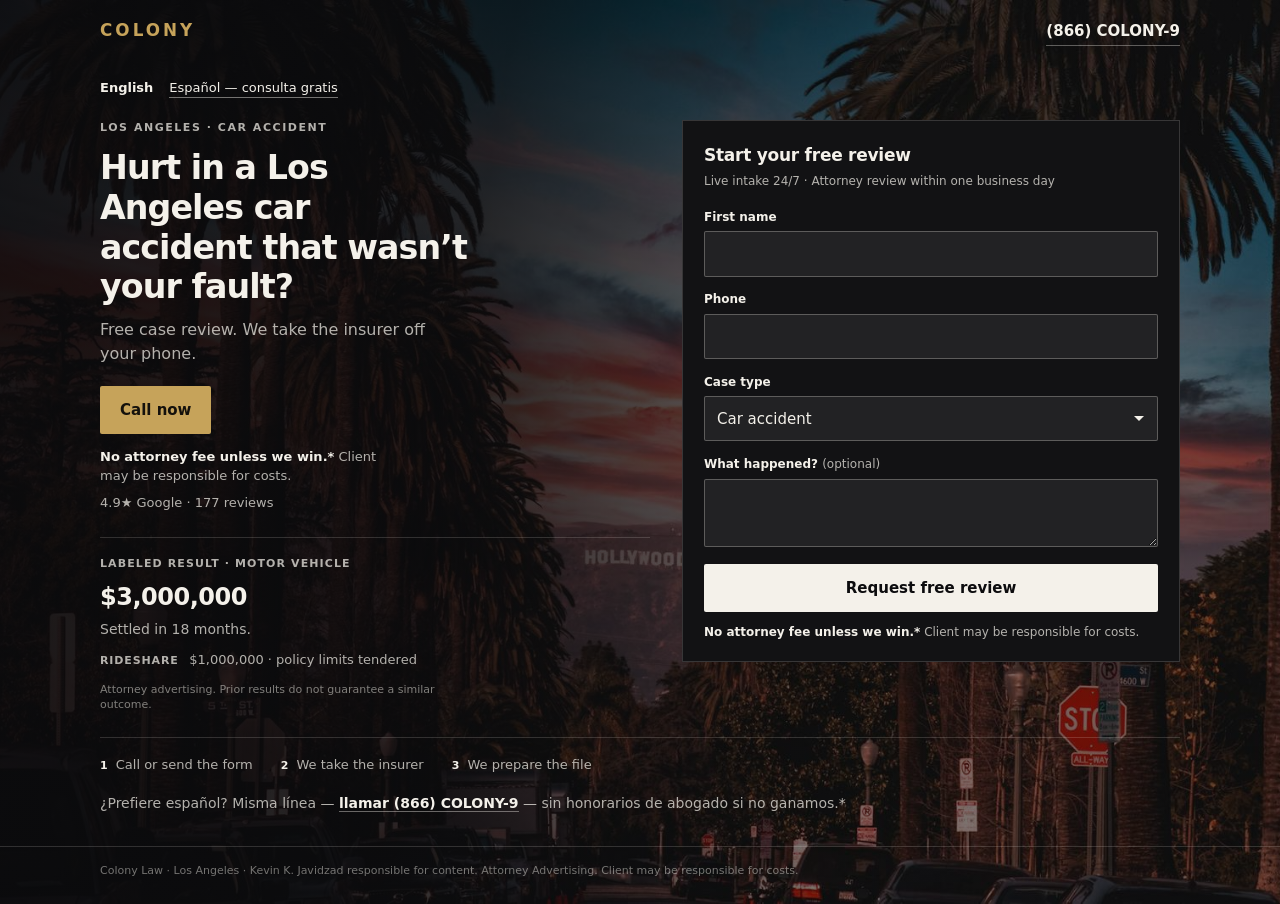
==== commit 4b2b76f2: "Cut the gold lander back to Ads chrome. Remove FAQ, why-us essay, review quotes, results grid, and c" ====
--- a/open.html
+++ b/open.html
@@ -12,18 +12,18 @@
 <body>
   <a class="skip" href="#review">Skip to free review</a>
 
-  <header class="hero">
-    <div class="hero-bg" aria-hidden="true">
-      <img class="hero-photo" src="assets/la-night.jpg" alt="" width="1600" height="1066" decoding="async" fetchpriority="high" />
-      <div class="hero-scrim"></div>
+  <div class="page">
+    <div class="bg" aria-hidden="true">
+      <img class="bg-photo" src="assets/la-night.jpg" alt="" width="1600" height="1066" decoding="async" fetchpriority="high" />
+      <div class="bg-scrim"></div>
     </div>
     <div class="visually-hidden" role="img" aria-label="Los Angeles night street lined with palm trees, looking toward the Hollywood sign, with a STOP sign and cars"></div>
 
-    <div class="wrap hero-inner">
-      <div class="site-head">
+    <div class="wrap">
+      <header class="site-head">
         <div class="logo">Colony</div>
         <a class="phone" href="tel:+18662656699">(866) COLONY-9</a>
-      </div>
+      </header>
 
       <nav class="lang" aria-label="Language">
         <span aria-current="true">English</span>
@@ -32,7 +32,7 @@
 
       <div class="layout">
         <div>
-          <p class="eyebrow">Los Angeles · Car accident lawyer</p>
+          <p class="eyebrow">Los Angeles · Car accident</p>
           <h1>Hurt in a Los Angeles car accident that wasn’t your fault?</h1>
           <p class="sub">Free case review. We take the insurer off your phone.</p>
           <a class="call" href="tel:+18662656699">Call now</a>
@@ -43,7 +43,8 @@
             <p class="label">Labeled result · Motor vehicle</p>
             <p class="amt">$3,000,000</p>
             <p class="detail">Settled in 18 months.</p>
-            <p class="disc">Attorney advertising. Prior results do not guarantee a similar outcome. Every case depends on its own facts.</p>
+            <p class="more"><span>Rideshare</span> $1,000,000 · policy limits tendered</p>
+            <p class="disc">Attorney advertising. Prior results do not guarantee a similar outcome.</p>
           </article>
         </div>
 
@@ -73,154 +74,27 @@
             <textarea id="msg" name="what_happened" rows="2"></textarea>
           </div>
           <button class="submit" type="submit">Request free review</button>
-          <p class="form-note"><strong>No attorney fee unless we win.*</strong> Client may be responsible for costs. Confidential.</p>
+          <p class="form-note"><strong>No attorney fee unless we win.*</strong> Client may be responsible for costs.</p>
         </form>
       </div>
-    </div>
-  </header>
 
-  <section class="band" aria-labelledby="proof-h">
-    <div class="wrap">
-      <h2 id="proof-h">Motor vehicle results</h2>
-      <p class="lead">Case type on the label, copied from Colony Law’s published results.</p>
-      <div class="proof-grid">
-        <article class="proof-item">
-          <p class="kicker">Motor vehicle</p>
-          <p class="amt">$3,000,000</p>
-          <p>Settled in 18 months.</p>
-        </article>
-        <article class="proof-item">
-          <p class="kicker">Rideshare</p>
-          <p class="amt">$1,000,000</p>
-          <p>Policy limits tendered.</p>
-        </article>
-        <article class="proof-item">
-          <p class="kicker">Motor vehicle</p>
-          <p class="amt">$1,000,000</p>
-          <p>Policy limits tendered.</p>
-        </article>
-        <article class="proof-item">
-          <p class="kicker">Motor vehicle</p>
-          <p class="amt">$465,000</p>
-          <p>Low impact, disputed damages — resolved for full value.</p>
-        </article>
-      </div>
-      <p class="disc">Attorney advertising. Prior results do not guarantee a similar outcome. Every case is different, and the outcome of any particular matter depends on its own facts.</p>
-    </div>
-  </section>
+      <ol class="steps">
+        <li><span>1</span> Call or send the form</li>
+        <li><span>2</span> We take the insurer</li>
+        <li><span>3</span> We prepare the file</li>
+      </ol>
 
-  <section class="band band-alt" aria-labelledby="steps-h">
-    <div class="wrap">
-      <h2 id="steps-h">What happens after you call</h2>
-      <p class="lead">Three steps. You should know the next one before you hang up.</p>
-      <div class="steps">
-        <article class="step">
-          <span class="num">01</span>
-          <h3>Tell us what happened</h3>
-          <p>Call or send the short form. Live intake 24/7. No lecture — we need the crash, the injuries, and who has called you.</p>
-        </article>
-        <article class="step">
-          <span class="num">02</span>
-          <h3>We take the insurer</h3>
-          <p>Adjusters stop using you as the file. We handle the recorded-statement pressure and the early offer.</p>
-        </article>
-        <article class="step">
-          <span class="num">03</span>
-          <h3>We prepare the file</h3>
-          <p>Evidence, treatment, coverage. Built as if it may be tried, so a settlement has to be the rational number.</p>
-        </article>
-      </div>
-    </div>
-  </section>
-
-  <section class="band" aria-labelledby="why-h">
-    <div class="wrap why">
-      <div>
-        <h2 id="why-h">The insurance company is not on your side</h2>
-        <p>After a Los Angeles crash the other driver’s carrier moves first: a friendly call, a recorded statement, a check that closes the claim before you know the injury. That is their job.</p>
-        <p>Kevin K. Javidzad’s practice started in Century City commercial litigation. Colony uses that to price a file the way a carrier does — then refuse the low number.</p>
-        <p>No stock handshake. If we cannot help, we say so on the first call.</p>
-      </div>
-      <div>
-        <h2>Los Angeles, on the same line</h2>
-        <p>Headquarters: 864 South Robertson Blvd, Third Floor, Los Angeles, CA 90035. Open 24 hours for intake.</p>
-        <p><a class="phone" href="tel:+18662656699">(866) COLONY-9</a> · (866) 265-6699</p>
-      </div>
-    </div>
-  </section>
-
-  <section class="band band-alt" aria-labelledby="rev-h">
-    <div class="wrap">
-      <h2 id="rev-h">What clients actually wrote</h2>
-      <p class="lead">Google reviews on colonylaw.com. Names as published.</p>
-      <div class="quotes">
-        <blockquote>
-          “From the very first day of my accident, Colony Law exceeded my expectations… Paola Espinosa, my case manager, was truly outstanding. She was always communicative, patient, and kind… Despite how small my accident was, they treated my situation with seriousness and respect.”
-          <footer>Diana Villa · Google</footer>
-        </blockquote>
-        <blockquote>
-          “When i was dealing with something very inconvenient and I wasn’t at fault… I felt something wasn’t right when dealing with the opposing insurance company and i came across COLONY LAW. Attorney Kevin and his team are all extremely professional and handled my case with ease.”
-          <footer>Isaias J · Google</footer>
-        </blockquote>
-      </div>
-      <p class="disc">Testimonials reflect individual experiences and are not a guarantee of the outcome of any other case. 4.9★ from 177 Google reviews as shown on Colony Law’s site.</p>
-    </div>
-  </section>
-
-  <section class="band" id="es" lang="es" aria-labelledby="es-h">
-    <div class="wrap es-block">
-      <h2 id="es-h">¿Prefiere hablar en español?</h2>
-      <p>Misma línea. No necesita traductor para empezar. Diga qué pasó — nosotros hablamos con el seguro.</p>
-      <a class="call" href="tel:+18662656699">Llamar (866) COLONY-9</a>
-      <p class="trust"><strong>Sin honorarios de abogado si no ganamos.*</strong> El cliente puede ser responsable de las costas del caso.</p>
-    </div>
-  </section>
-
-  <section class="band band-alt" aria-labelledby="faq-h">
-    <div class="wrap">
-      <h2 id="faq-h">Before you speak to their adjuster</h2>
-      <div class="faq">
-        <details>
-          <summary>What does it cost to hire Colony?</summary>
-          <p>Nothing up front. We work on a contingency fee: no attorney fee unless we win.* You may still be responsible for case costs, as set out in a written fee agreement. The free review does not create an attorney-client relationship.</p>
-        </details>
-        <details>
-          <summary>How long do I have to make a claim in California?</summary>
-          <p>Many injury lawsuits must be filed within two years of the crash. Claims against a city, county, or other public entity can have a deadline as short as six months. Call before you assume you still have time.</p>
-        </details>
-        <details>
-          <summary>I was a passenger. Do I still have a claim?</summary>
-          <p>Often yes. Passengers are rarely the at-fault driver. Coverage can sit on more than one policy. We review that on the first call — still no attorney fee unless we win.*</p>
-        </details>
-        <details>
-          <summary>What if the other driver has no insurance, or fled?</summary>
-          <p>You may still have a path through your own uninsured / underinsured motorist coverage, and through any other policy that applies. Hit-and-run and UM claims are slower. They are not automatically hopeless.</p>
-        </details>
-      </div>
-    </div>
-  </section>
-
-  <section class="band" aria-labelledby="close-h">
-    <div class="wrap close">
-      <div>
-        <h2 id="close-h">Tell us about the crash</h2>
-        <p>Live intake 24/7. Call now, or send the short form at the top of this page. Attorney review within one business day.</p>
-        <a class="call" href="tel:+18662656699">Call (866) COLONY-9</a>
-        <p class="trust"><strong>No attorney fee unless we win.*</strong> Client may be responsible for costs.</p>
-      </div>
-      <p>
-        <a class="phone" href="#review">Free review form</a>
+      <p class="es" id="es" lang="es">
+        ¿Prefiere español? Misma línea —
+        <a href="tel:+18662656699">llamar (866) COLONY-9</a>
+        — sin honorarios de abogado si no ganamos.*
       </p>
     </div>
-  </section>
 
-  <footer class="footer">
-    <div class="wrap">
-      <p>Colony Law, P.C. · 864 South Robertson Blvd, Third Floor, Los Angeles, CA 90035 · (866) 265-6699</p>
-      <p>Attorney advertising. Prior results do not guarantee a similar outcome. Every case is different, and the outcome of any particular matter depends on its own facts. This page is general information, not legal advice, and contacting Colony Law does not create an attorney-client relationship.</p>
-      <p>Kevin K. Javidzad is responsible for the content of this website. *No attorney fee unless we win. Client may be responsible for costs as set out in the written fee agreement.</p>
-    </div>
-  </footer>
+    <footer class="footer">
+      <div class="wrap">Colony Law · Los Angeles · Kevin K. Javidzad responsible for content. Attorney Advertising. Client may be responsible for costs.</div>
+    </footer>
+  </div>
 
   <nav class="sticky" aria-label="Mobile actions">
     <a class="call-s" href="tel:+18662656699">Call</a>
@@ -235,7 +109,7 @@
         e.preventDefault();
         form.innerHTML =
           "<h2>Call so intake can start</h2>" +
-          "<p class=\"thanks\">We have your note. The fastest path is " +
+          "<p class=\"thanks\">The fastest path is " +
           "<a href=\"tel:+18662656699\">(866) COLONY-9</a> — live 24/7.</p>";
       });
     })();
--- a/styles.css
+++ b/styles.css
@@ -1,24 +1,18 @@
-/* Colony Dark Gold — full-scroll Ads lander
-   Gold (#C6A35A) on wordmark + Call only. Cream submit. Night LA photo in the hero only. */
+/* Colony Dark Gold — Ads lander, first screen.
+   Gold (#C6A35A) on wordmark + Call only. Cream submit. Night LA photo. */
 
 :root {
   --ink: #F4F1EA;
   --mute: rgba(244,241,234,0.72);
-  --dim: rgba(244,241,234,0.5);
   --line: rgba(244,241,234,0.16);
   --field: rgba(255,255,255,0.07);
   --field-border: rgba(244,241,234,0.28);
   --gold: #C6A35A;
   --ui: "Switzer", "Avenir Next", system-ui, sans-serif;
   --bg: #0c0c0e;
-  --panel: #121214;
-  --elev: #101012;
 }
 *, *::before, *::after { box-sizing: border-box; margin: 0; padding: 0; }
-html { font-size: 16px; scroll-behavior: smooth; }
-@media (prefers-reduced-motion: reduce) {
-  html { scroll-behavior: auto; }
-}
+html { font-size: 16px; }
 body {
   font-family: var(--ui);
   color: var(--ink);
@@ -42,20 +36,14 @@
   padding: 0.5rem 0.75rem;
 }
 
-.wrap {
-  width: min(1080px, calc(100% - 2.5rem));
-  margin: 0 auto;
-}
-
-/* —— Hero: liked night-street composition —— */
-.hero {
+.page {
+  min-height: 100vh;
   position: relative;
   isolation: isolate;
-  color: var(--ink);
   background: var(--bg);
-  padding-bottom: 2.5rem;
-}
-.hero-bg {
+  color: var(--ink);
+}
+.bg {
   position: absolute;
   inset: 0;
   z-index: 0;
@@ -63,7 +51,7 @@
   pointer-events: none;
   background: var(--bg);
 }
-.hero-photo {
+.bg-photo {
   position: absolute;
   inset: 0;
   width: 100%;
@@ -72,15 +60,18 @@
   object-position: 48% 55%;
   display: block;
 }
-.hero-scrim {
+.bg-scrim {
   position: absolute;
   inset: 0;
   background: linear-gradient(100deg, rgba(10,10,12,0.94) 0%, rgba(10,10,12,0.88) 36%, rgba(10,10,12,0.52) 70%, rgba(10,10,12,0.58) 100%);
 }
-.hero-inner {
+
+.wrap {
   position: relative;
   z-index: 1;
-  padding: 1.15rem 0 1.5rem;
+  width: min(1080px, calc(100% - 2.5rem));
+  margin: 0 auto;
+  padding: 1.15rem 0 2rem;
 }
 
 .site-head {
@@ -136,7 +127,7 @@
 }
 h1 {
   font-weight: 600;
-  font-size: clamp(1.7rem, 2.55vw, 2.2rem);
+  font-size: clamp(1.7rem, 2.6vw, 2.15rem);
   line-height: 1.2;
   letter-spacing: -0.028em;
   max-width: 16ch;
@@ -146,7 +137,7 @@
 .sub {
   font-size: 1rem;
   color: var(--mute);
-  max-width: 36ch;
+  max-width: 34ch;
   margin-bottom: 1.25rem;
 }
 
@@ -182,7 +173,7 @@
 }
 
 .panel {
-  background: var(--panel);
+  background: #121214;
   border: 1px solid var(--line);
   padding: 1.35rem 1.3rem 1.2rem;
 }
@@ -291,183 +282,66 @@
 .result .detail {
   font-size: 0.875rem;
   color: var(--mute);
-  max-width: 36ch;
+}
+.result .more {
+  margin-top: 0.65rem;
+  font-size: 0.8125rem;
+  color: var(--mute);
+}
+.result .more span {
+  font-weight: 600;
+  letter-spacing: 0.08em;
+  text-transform: uppercase;
+  font-size: 0.6875rem;
+  margin-right: 0.4rem;
 }
 .disc {
   margin-top: 0.75rem;
   font-size: 0.6875rem;
-  color: var(--dim);
+  color: rgba(244,241,234,0.5);
   max-width: 52ch;
   line-height: 1.4;
 }
 
-/* —— Below-fold: dark street, not a second mockup —— */
-.band {
-  background: var(--bg);
-  color: var(--ink);
-  padding: 3rem 0;
+.steps {
+  display: flex;
+  flex-wrap: wrap;
+  gap: 0.35rem 1.75rem;
+  list-style: none;
+  margin-top: 1.5rem;
+  padding-top: 1.1rem;
   border-top: 1px solid var(--line);
-}
-.band-alt { background: var(--elev); }
-.band h2 {
-  font-size: clamp(1.2rem, 2vw, 1.45rem);
-  font-weight: 600;
-  letter-spacing: -0.02em;
-  margin-bottom: 0.5rem;
-  max-width: 28ch;
-}
-.lead {
-  font-size: 0.9375rem;
-  color: var(--mute);
-  max-width: 52ch;
-  margin-bottom: 1.75rem;
-}
-
-.proof-grid {
-  display: grid;
-  grid-template-columns: repeat(4, 1fr);
-  gap: 1.5rem 1.25rem;
-}
-.proof-item .amt {
-  font-size: 1.35rem;
-  font-weight: 700;
-  letter-spacing: -0.02em;
-  margin-bottom: 0.2rem;
-}
-.proof-item .kicker {
-  font-size: 0.6875rem;
-  font-weight: 600;
-  letter-spacing: 0.1em;
-  text-transform: uppercase;
-  color: var(--mute);
-  margin-bottom: 0.35rem;
-}
-.proof-item p {
-  font-size: 0.8125rem;
-  color: var(--mute);
-  line-height: 1.4;
-}
-
-.steps {
-  display: grid;
-  grid-template-columns: repeat(3, 1fr);
-  gap: 1.75rem;
-}
-.step .num {
-  display: block;
-  font-size: 0.6875rem;
-  font-weight: 600;
-  letter-spacing: 0.14em;
-  text-transform: uppercase;
-  color: var(--mute);
-  margin-bottom: 0.55rem;
-}
-.step h3 {
-  font-size: 1.05rem;
-  font-weight: 600;
-  letter-spacing: -0.015em;
-  margin-bottom: 0.4rem;
-}
-.step p {
+  font-size: 0.8125rem;
+  color: var(--mute);
+}
+.steps li { display: flex; align-items: baseline; gap: 0.45rem; }
+.steps span {
+  font-weight: 600;
+  font-size: 0.6875rem;
+  letter-spacing: 0.08em;
+  color: var(--ink);
+}
+
+.es {
+  margin-top: 1.15rem;
   font-size: 0.875rem;
   color: var(--mute);
-  max-width: 32ch;
-}
-
-.why {
-  display: grid;
-  grid-template-columns: 1.1fr 0.9fr;
-  gap: 2.5rem;
-  align-items: start;
-}
-.why p {
-  font-size: 0.9375rem;
-  color: var(--mute);
-  max-width: 48ch;
-  margin-bottom: 1rem;
-}
-.why p:last-child { margin-bottom: 0; }
-
-.quotes {
-  display: grid;
-  grid-template-columns: 1fr 1fr;
-  gap: 2rem;
-}
-blockquote {
-  font-size: 0.9375rem;
-  color: var(--ink);
-  font-weight: 400;
-  line-height: 1.5;
-  max-width: 46ch;
-}
-blockquote footer {
-  margin-top: 0.75rem;
-  font-size: 0.75rem;
-  color: var(--mute);
-  border: 0;
-  padding: 0;
-}
-
-.es-block p {
-  font-size: 1rem;
-  color: var(--mute);
-  max-width: 42ch;
-  margin: 0.75rem 0 1.25rem;
-}
-.es-block .trust { margin-top: 0.85rem; }
-
-.faq {
-  display: grid;
-  gap: 0;
+}
+.es a {
+  color: var(--ink);
+  font-weight: 600;
+  border-bottom: 1px solid rgba(244,241,234,0.4);
+}
+
+.footer {
+  position: relative;
+  z-index: 1;
   border-top: 1px solid var(--line);
-}
-.faq details {
-  border-bottom: 1px solid var(--line);
-  padding: 1rem 0;
-}
-.faq summary {
-  cursor: pointer;
-  font-weight: 600;
-  font-size: 0.9375rem;
-  list-style: none;
-}
-.faq summary::-webkit-details-marker { display: none; }
-.faq summary::after {
-  content: "+";
-  float: right;
-  color: var(--mute);
-  font-weight: 400;
-}
-.faq details[open] summary::after { content: "–"; }
-.faq p {
-  margin-top: 0.65rem;
-  font-size: 0.875rem;
-  color: var(--mute);
-  max-width: 62ch;
-}
-
-.close {
-  display: grid;
-  grid-template-columns: 1fr 1fr;
-  gap: 2rem;
-  align-items: start;
-}
-.close p {
-  font-size: 0.9375rem;
-  color: var(--mute);
-  max-width: 40ch;
-  margin: 0.65rem 0 1.15rem;
-}
-
-.footer {
-  border-top: 1px solid var(--line);
-  padding: 1.35rem 0 1.75rem;
-  font-size: 0.6875rem;
-  color: var(--dim);
-  line-height: 1.5;
-}
-.footer p { max-width: 72ch; margin-bottom: 0.5rem; }
-.footer p:last-child { margin-bottom: 0; }
+  padding: 1rem 0 1.5rem;
+  font-size: 0.6875rem;
+  color: rgba(244,241,234,0.45);
+}
+.footer .wrap { padding: 0; }
 
 .sticky {
   display: none;
@@ -498,14 +372,9 @@
 
 @media (max-width: 860px) {
   .wrap { width: calc(100% - 1.75rem); }
-  .layout,
-  .proof-grid,
-  .steps,
-  .why,
-  .quotes,
-  .close { grid-template-columns: 1fr; gap: 1.35rem; }
-  .hero-photo { object-position: 50% 58%; }
-  .hero-scrim {
+  .layout { grid-template-columns: 1fr; gap: 1.35rem; }
+  .bg-photo { object-position: 50% 58%; }
+  .bg-scrim {
     background: linear-gradient(180deg, rgba(10,10,12,0.72) 0%, rgba(10,10,12,0.82) 38%, rgba(10,10,12,0.94) 100%);
   }
   h1 { max-width: none; }
@@ -513,8 +382,6 @@
   .sticky { display: flex; }
   body { padding-bottom: 4.75rem; }
   .site-head { margin-bottom: 1.35rem; }
-  .band { padding: 2.25rem 0; }
-  .proof-grid { gap: 1.15rem; }
 }
 
 .visually-hidden {
